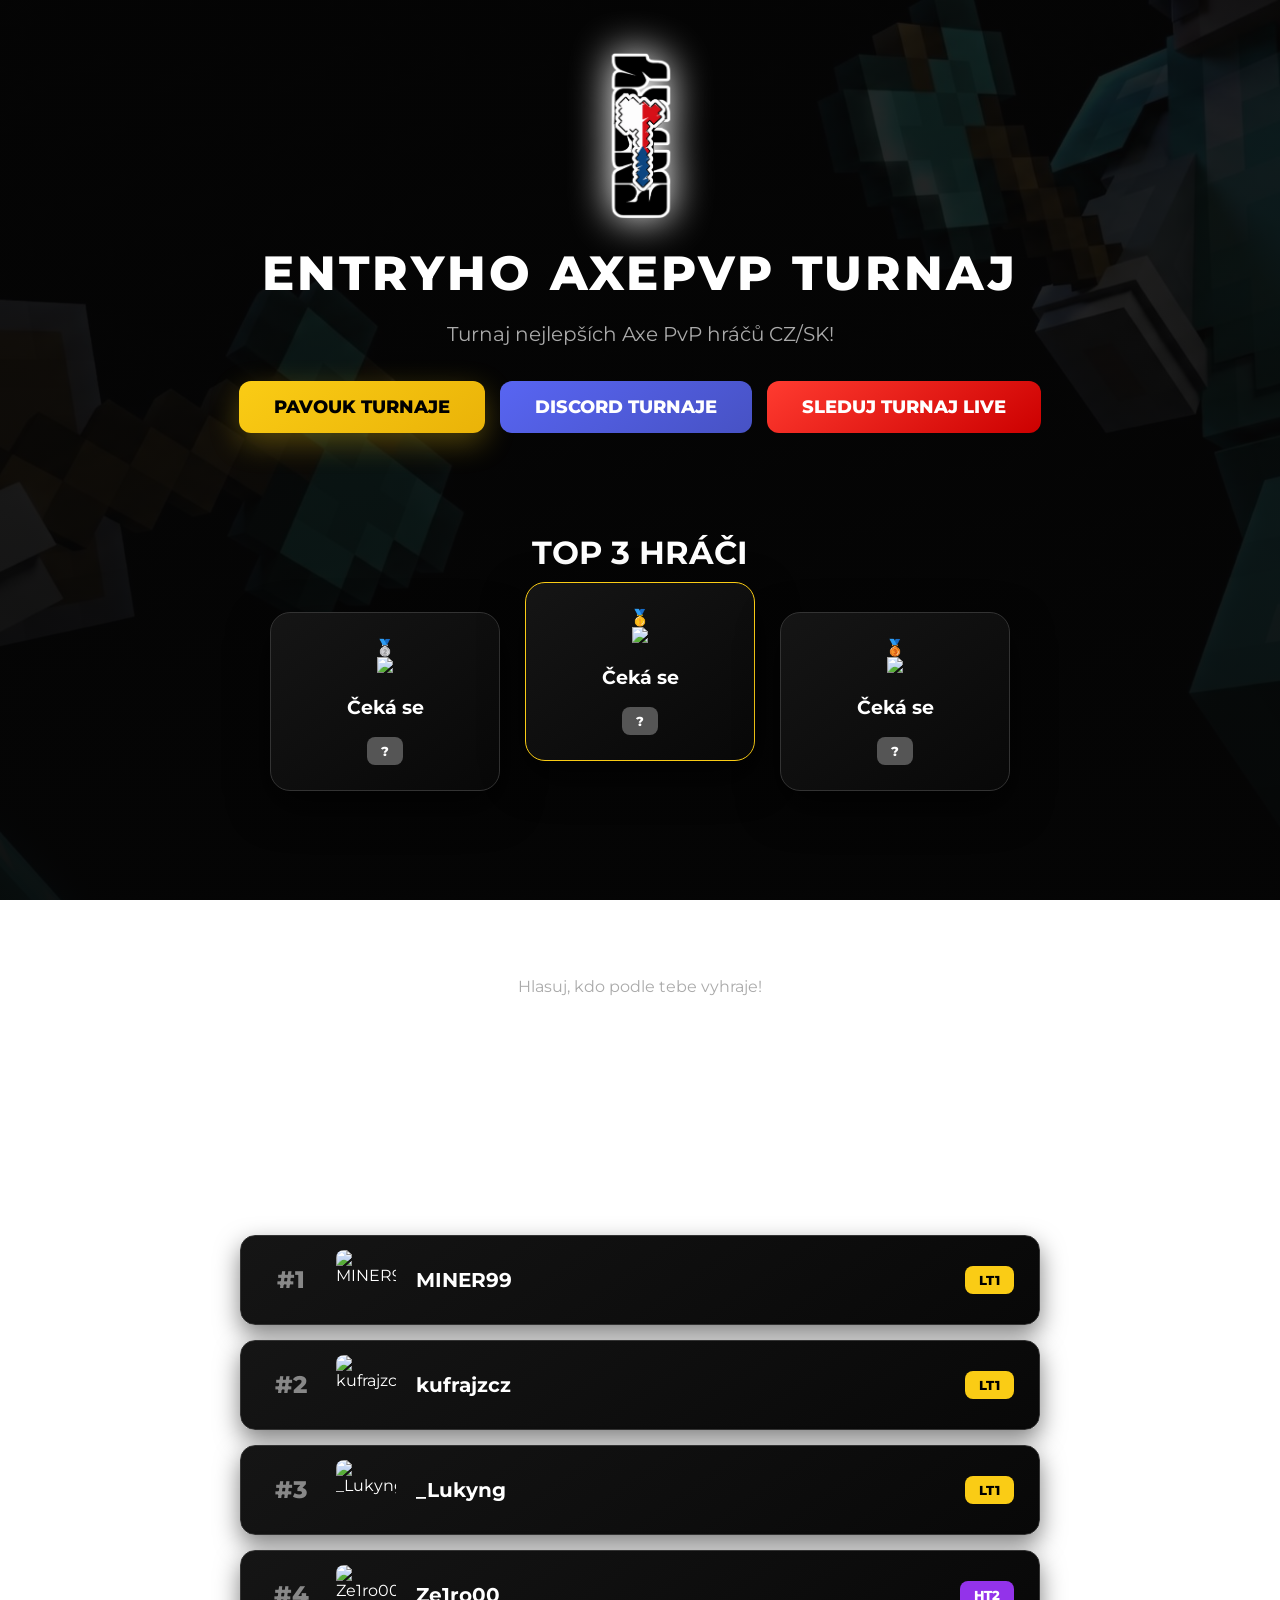
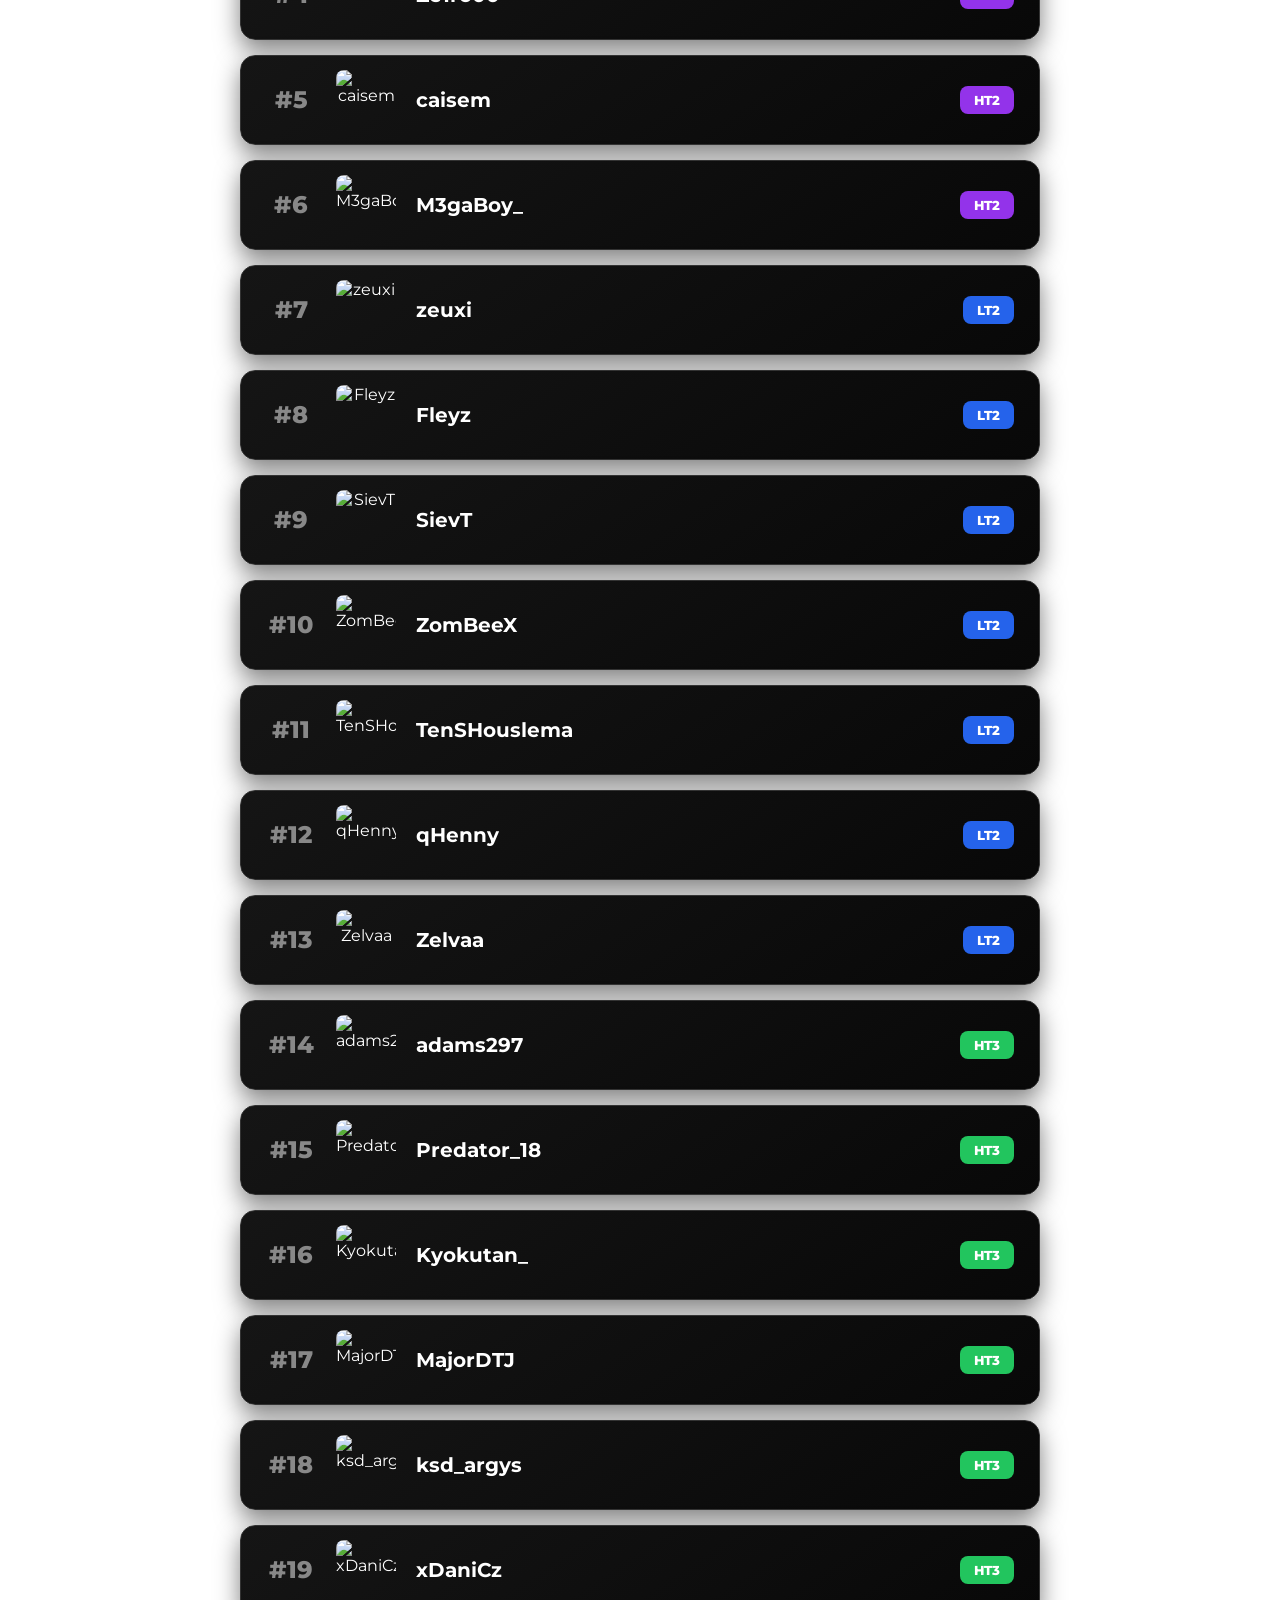
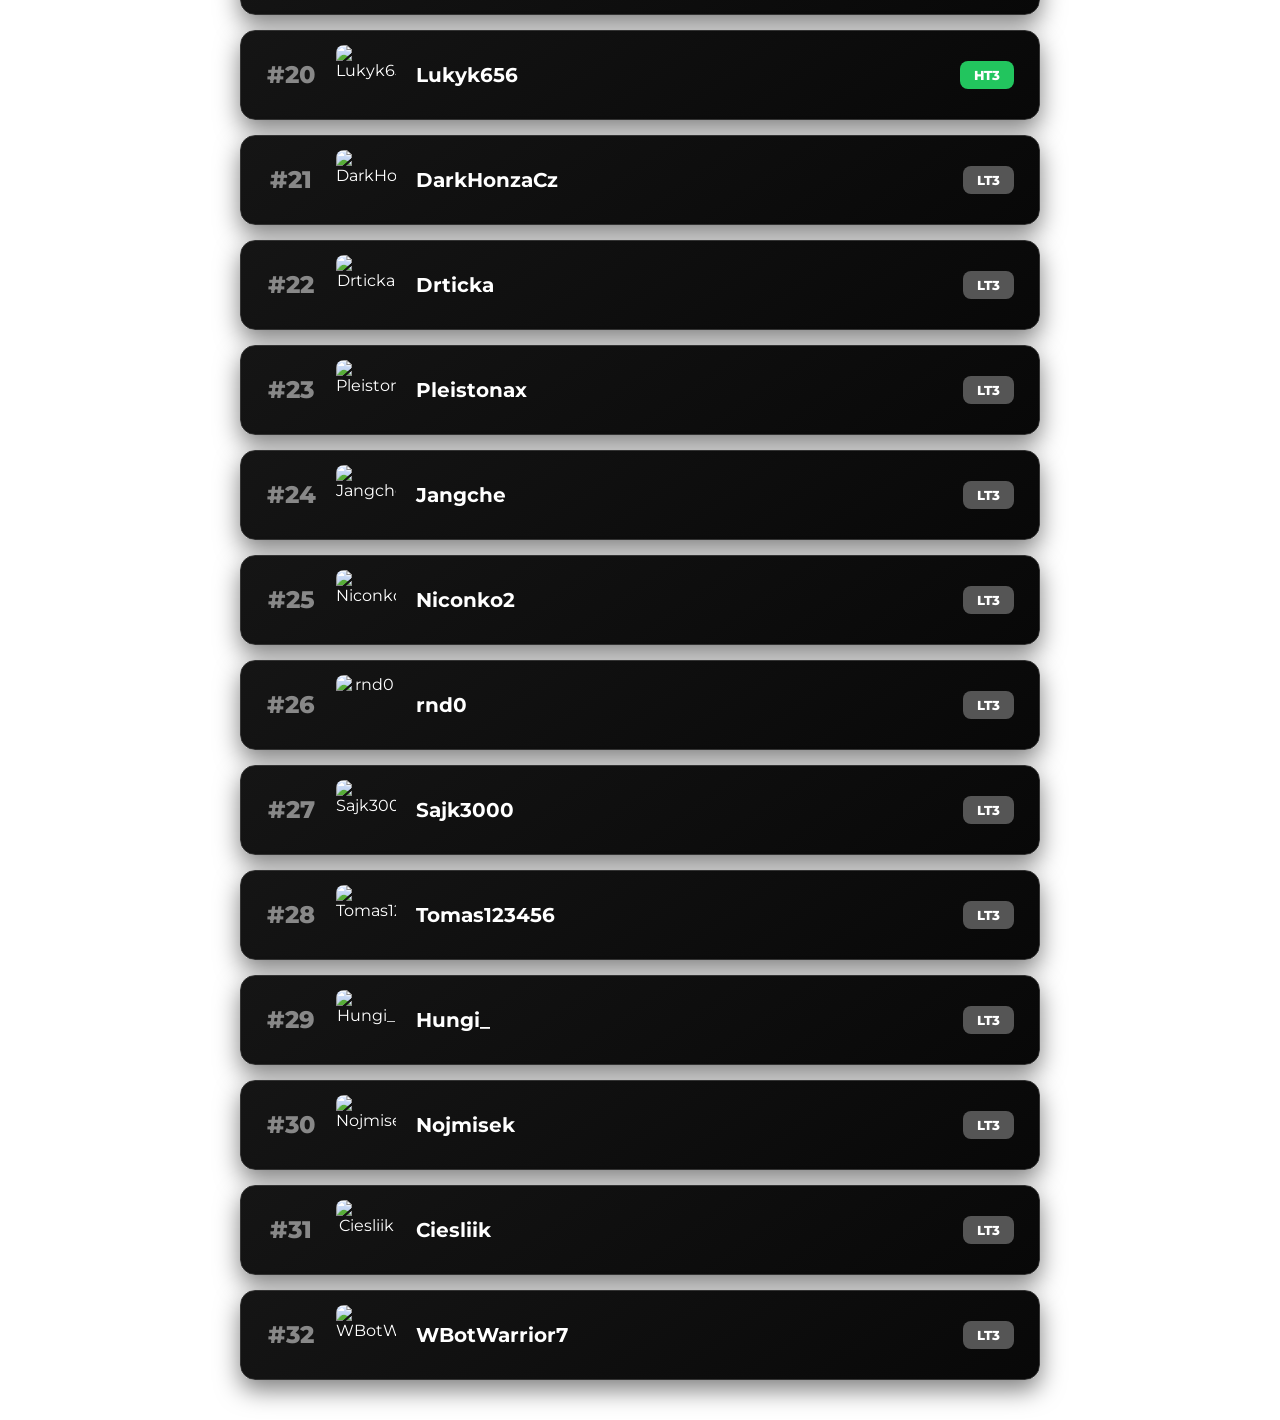
==== index.html @ 1b41b987 "Update heading from 'COMMUNITY PREDICTIONS' to 'NADCHÁZEJÍCÍ ZÁPASY'" ====
<!doctype html>
<html lang="cs">

<head>

<meta charset="utf-8">
<meta name="viewport" content="width=device-width, initial-scale=1">

<title>ENTRYHO AXEPVP TURNAJ</title>

<link rel="icon" type="image/png" href="./img/logo.png">

<link rel="stylesheet" href="./css/style.css">

</head>


<body>


<header class="hero">


    <img src="./img/logo.png" class="logo" alt="Logo">


    <h1>
        ENTRYHO AXEPVP TURNAJ
    </h1>


    <p>
        Turnaj nejlepších Axe PvP hráčů CZ/SK!
    </p>



    <div class="buttons">


        <a href="./bracket.html" class="main-button">
            PAVOUK TURNAJE
        </a>


        <a href="https://discord.gg/EdBNbz69KV"
           class="discord-button"
           target="_blank">

            DISCORD TURNAJE

        </a>



        <a href="https://www.youtube.com/@Entry14"
           class="youtube-button"
           target="_blank">

            SLEDUJ TURNAJ LIVE

        </a>


    </div>


</header>





<section class="top-section">


<h2>
TOP 3 HRÁČI
</h2>



<div class="leaderboard-top">



<div class="top-place second">


<div class="place">
🥈
</div>


<img src="https://mc-heads.net/body/xlmk">


<h3>
Čeká se
</h3>


<span class="rank LT3">
?
</span>


</div>





<div class="top-place first">


<div class="place">
🥇
</div>


<img src="https://mc-heads.net/body/xlmk">


<h3>
Čeká se
</h3>


<span class="rank LT3">
?
</span>


</div>





<div class="top-place third">


<div class="place">
🥉
</div>


<img src="https://mc-heads.net/body/xlmk">


<h3>
Čeká se
</h3>


<span class="rank LT3">
?
</span>


</div>



</div>


</section>









<!-- =======================================
            AXE PREDICTIONS
======================================== -->


<section class="predictions-section">


<h2>
 NADCHÁZEJÍCÍ ZÁPASY
</h2>


<p class="prediction-info">

Hlasuj, kdo podle tebe vyhraje!

</p>



<div id="predictions"></div>



</section>









<!-- =======================================
            PLAYERS
======================================== -->


<section class="players-section">


<h2>
VŠICHNI HRÁČI
</h2>



<div id="players"></div>



</section>









<!-- =======================================
            PLAYER PROFILE POPUP
======================================== -->



<div id="playerModal" class="player-modal">



<div class="player-modal-content">



<button id="closeModal" class="close-modal">

✕

</button>





<img
id="modalSkin"
class="modal-skin"
src=""
alt="Skin">





<h2 id="modalName">

Hráč

</h2>





<span id="modalRank" class="rank">

LT1

</span>







<div class="modal-section">


<h3>
O hráči
</h3>


<p id="modalDescription">

Popis hráče...

</p>


</div>







<div class="modal-section">


<h3>
Nadcházející zápasy
</h3>


<ul id="modalMatches"></ul>


</div>








<div class="modal-section">


<h3>
Sociální sítě
</h3>



<div id="modalSocials" class="social-links"></div>



</div>





</div>


</div>
















<script src="./js/players.js?v=4"></script>

<script type="module">
import { initializeApp } from "https://www.gstatic.com/firebasejs/12.17.1/firebase-app.js";
import { getFirestore } from "https://www.gstatic.com/firebasejs/12.17.1/firebase-firestore.js";
const firebaseConfig={
apiKey:"AIzaSyBvrJ3cNxikRlY9jk5_LVXTjQuCcEGv-_0",
authDomain:"entry-axe-turnaj-425df.firebaseapp.com",
projectId:"entry-axe-turnaj-425df",
storageBucket:"entry-axe-turnaj-425df.firebasestorage.app",
messagingSenderId:"345574568549",
appId:"1:345574568549:web:81b4ef63b60196bdfe4c8c"
};
window.db=getFirestore(initializeApp(firebaseConfig));
</script>

<script type="module" src="./js/predictions.js?v=2"></script>

</body>

</html>
---- css/style.css ----
@import url('https://fonts.googleapis.com/css2?family=Montserrat:wght@400;600;800&display=swap');


* {
    box-sizing:border-box;
}


body {

    margin:0;

    background:
    linear-gradient(
        rgba(5,5,5,.85),
        rgba(5,5,5,.95)
    ),
    url("../img/axe-background.png");

    background-size:cover;
    background-position:center;
    background-attachment:fixed;

    color:white;

    font-family:'Montserrat',Arial,sans-serif;

}



/* =====================
        HEADER
===================== */


.hero {

    text-align:center;
    padding:50px 20px;

}


.logo {

    width:170px;

    filter:drop-shadow(0 0 20px white);

}



.hero h1 {

    font-size:48px;

    font-weight:800;

    letter-spacing:3px;

    margin:20px 0 10px;

}



.hero p {

    color:#aaa;

    font-size:20px;

}



/* =====================
        BUTTONS
===================== */


.buttons {

    margin-top:35px;

    display:flex;

    justify-content:center;

    align-items:center;

    gap:15px;

    flex-wrap:wrap;

}



.main-button,
.discord-button,
.youtube-button {


    display:inline-flex;

    align-items:center;

    justify-content:center;


    padding:15px 35px;


    text-decoration:none;


    font-size:18px;

    font-weight:800;


    border-radius:12px;


    transition:.3s;


}



/* PAVOUK */

.main-button {


    background:
    linear-gradient(145deg,#facc15,#eab308);


    color:black;


    box-shadow:
    0 10px 30px rgba(250,204,21,.3);


}



.main-button:hover,
.discord-button:hover,
.youtube-button:hover {


    transform:translateY(-5px);

}



/* DISCORD */


.discord-button {

    background:
    linear-gradient(145deg,#5865F2,#4752C4);

    color:white;

}



/* YOUTUBE */


.youtube-button {


    background:
    linear-gradient(145deg,#ff3b30,#cc0000);


    color:white;


}



/* =====================
        TOP 3
===================== */


.top-section {


    text-align:center;

    margin:50px auto;


}



.top-section h2 {


    font-size:32px;

    margin-bottom:40px;


}



.leaderboard-top {


    display:flex;

    justify-content:center;

    align-items:flex-end;

    gap:25px;


    max-width:900px;

    margin:auto;


}



.top-place {


    flex:0 0 230px;


    background:
    linear-gradient(145deg,#151515,#080808);


    border:1px solid #333;


    border-radius:20px;


    padding:25px;


    box-shadow:
    0 15px 40px rgba(0,0,0,.7);


    transition:.3s;


}



.top-place:hover {


    transform:translateY(-10px);

    border-color:white;


}



.top-place img {


    height:150px;


}



.first {


    order:2;

    transform:translateY(-30px);

    border-color:#facc15;


}



.first img {


    height:200px;


}



.second {


    order:1;


}



.third {


    order:3;


}





/* =====================
        PLAYERS
===================== */


.players-section {


    text-align:center;

    padding:40px 20px;


}



#players {


    width:100%;

    max-width:800px;


    margin:auto;


    display:flex;

    flex-direction:column;


    gap:15px;


}



.player-card {


    width:100%;


    height:90px;


    display:flex;


    align-items:center;


    gap:20px;


    background:
    linear-gradient(145deg,#151515,#080808);


    border:1px solid #333;


    border-radius:15px;


    padding:15px 25px;


    box-shadow:
    0 10px 25px rgba(0,0,0,.5);


    transition:.3s;


    cursor:pointer;

    position:relative;

    z-index:20;

}



.player-card:hover {


    transform:translateY(-5px);


    border-color:white;


}



.player-card * {


    pointer-events:none;


}



.player-number {


    width:50px;


    font-size:24px;

    font-weight:800;


    color:#888;


}



.player-card img {


    width:60px;

    height:60px;


    border-radius:8px;


}



.player-card h3 {


    flex:1;


    margin:0;


    font-size:20px;


    text-align:left;


}




/* =====================
        RANKY
===================== */


.rank {


    display:inline-block;


    padding:6px 14px;


    border-radius:8px;


    font-size:13px;


    font-weight:800;


}



.LT1 {


    background:#facc15;

    color:black;


}



.HT2 {


    background:#9333ea;

    color:white;


}



.LT2 {


    background:#2563eb;

    color:white;


}



.HT3 {


    background:#22c55e;

    color:white;


}



.LT3 {


    background:#555;

    color:white;


}
/* =====================
        BRACKET
===================== */


.bracket-section {

    text-align:center;

    padding:40px 20px;

}



.bracket-section h2 {

    font-size:32px;

    margin-bottom:40px;

}



.bracket-container {

    display:flex;

    justify-content:center;

    align-items:flex-start;

    gap:40px;

    padding:40px 20px;

    overflow-x:auto;

}



.stage {

    width:220px;

}



.stage h3 {

    text-align:center;

    color:#aaa;

    font-size:13px;

    letter-spacing:2px;

    margin-bottom:30px;

}



.match {

    background:
    linear-gradient(145deg,#151515,#080808);


    border:1px solid #333;


    border-left:3px solid #facc15;


    border-radius:15px;


    height:70px;


    margin-bottom:40px;


    display:flex;


    flex-direction:column;


    justify-content:center;


    padding:0 15px;


    position:relative;


    box-shadow:

    0 10px 25px rgba(0,0,0,.5);


}



.match span {

    font-size:13px;

    padding:5px 0;


}



.match span:first-child {

    border-bottom:1px solid #333;


}



.match b {

    color:#facc15;


}



/* propojení bracketu */


.stage:not(:last-child) .match:after {


    content:"";


    position:absolute;


    right:-40px;


    top:50%;


    width:40px;


    border-top:2px dotted #facc15;


}





.champion {


    margin-top:80px;


    background:#facc15;


    color:black;


    text-align:center;


    padding:25px;


    font-weight:800;


    border-radius:15px;


    border:2px solid white;


}






/* ==========================
      COMMUNITY PREDICTIONS
========================== */


.predictions-section {


    width:100%;


    text-align:center;


    padding:50px 20px;


    margin:50px auto;


}



.predictions-section h2 {


    font-size:32px;


    margin-bottom:20px;


}



.prediction-info {


    color:#aaa;

    margin-bottom:30px;


}




#predictions {


    width:100%;


    max-width:800px;


    margin:auto;


    display:flex;


    flex-direction:column;


    gap:20px;


}




.prediction-card {


    width:100%;


    background:
    linear-gradient(
        145deg,
        rgba(21,21,21,.95),
        rgba(8,8,8,.95)
    );


    border:1px solid #333;


    border-radius:20px;


    padding:25px;


    box-shadow:

    0 15px 40px rgba(0,0,0,.7);


}



.prediction-card h3 {


    margin-top:0;

    color:white;


}



.prediction-result {


    color:#aaa;


}





/* tlačítka prediction */


.prediction-buttons {


    display:flex;


    justify-content:center;


    align-items:center;


    gap:15px;


    flex-wrap:wrap;


    margin-top:20px;


}



.prediction-buttons button {


    padding:14px 30px;


    min-width:160px;


    background:

    linear-gradient(145deg,#facc15,#eab308);


    color:black;


    border:none;


    border-radius:12px;


    font-size:16px;


    font-weight:800;


    cursor:pointer;


    transition:.3s;


}



.prediction-buttons button:hover {


    transform:translateY(-4px);


    box-shadow:

    0 10px 25px rgba(250,204,21,.4);


}
/* ==========================
        PLAYER PROFILE MODAL
========================== */


.player-modal {


    position:fixed;


    inset:0;


    display:flex;


    justify-content:center;


    align-items:center;


    background:rgba(0,0,0,.75);


    backdrop-filter:blur(8px);


    opacity:0;


    visibility:hidden;


    transition:.25s;


    z-index:99999;


}



.player-modal.show {


    opacity:1;


    visibility:visible;


}




.player-modal-content {


    width:95%;


    max-width:650px;


    max-height:90vh;


    overflow-y:auto;


    background:

    linear-gradient(145deg,#181818,#090909);


    border:1px solid #333;


    border-radius:20px;


    padding:35px;


    text-align:center;


    box-shadow:

    0 25px 60px rgba(0,0,0,.8);


    transform:scale(.9);


    transition:.25s;


}



.player-modal.show .player-modal-content {


    transform:scale(1);


}





.close-modal {


    float:right;


    width:42px;


    height:42px;


    border:none;


    border-radius:10px;


    cursor:pointer;


    font-size:22px;


    background:#222;


    color:white;


    transition:.25s;


}



.close-modal:hover {


    background:#ff3b30;


}





.modal-skin {


    width:180px;


    image-rendering:pixelated;


    margin:10px auto 20px;


    filter:

    drop-shadow(0 0 18px rgba(255,255,255,.2));


}





#modalName {


    font-size:34px;


    margin-bottom:10px;


}



#modalRank {


    margin-bottom:25px;


}




.modal-section {


    margin-top:30px;


    background:#121212;


    border:1px solid #2d2d2d;


    border-radius:15px;


    padding:20px;


    text-align:left;


}



.modal-section h3 {


    margin-top:0;


    font-size:22px;


}



.modal-section p {


    color:#ccc;


    line-height:1.7;


}




#modalMatches {


    margin:0;

    padding-left:20px;


}



#modalMatches li {


    margin:10px 0;


}





.social-links {


    display:grid;


    grid-template-columns:repeat(auto-fit,minmax(150px,1fr));


    gap:12px;


}



.social-links a {


    background:#1d1d1d;


    color:white;


    text-decoration:none;


    padding:12px;


    border-radius:10px;


    text-align:center;


    font-weight:700;


    transition:.25s;


}



.social-links a:hover {


    background:#facc15;


    color:black;


}






/* ==========================
        BACKGROUND LAYER FIX
========================== */


.hero,
.top-section,
.players-section,
.predictions-section,
.bracket-section {


    position:relative;


}




.player-card,
.top-place,
.prediction-card,
.match {


    backdrop-filter:blur(5px);


}







/* =====================
        MOBILE
===================== */


@media(max-width:700px){



.hero h1 {


    font-size:32px;


}




.buttons {


    flex-direction:column;


}



.main-button,
.discord-button,
.youtube-button {


    width:260px;


}




.leaderboard-top {


    flex-direction:column;


    align-items:center;


}



.first {


    transform:none;


}



.top-place {


    width:90%;


}



.player-card {


    height:75px;


    padding:10px;


}



.player-card img {


    width:50px;


    height:50px;


}



.player-number {


    width:35px;


    font-size:18px;


}




.bracket-container {


    justify-content:flex-start;


    padding:30px 10px;


}



.stage {


    min-width:220px;


}



.player-modal-content {


    padding:20px;


}



.modal-skin {


    width:130px;


}



#modalName {


    font-size:28px;


}



.social-links {


    grid-template-columns:1fr;


}



}

.prediction-footer{display:flex;justify-content:space-between;align-items:center;margin:12px 0}.watch-live{background:#e53935;color:#fff;padding:8px 14px;border-radius:8px;text-decoration:none}
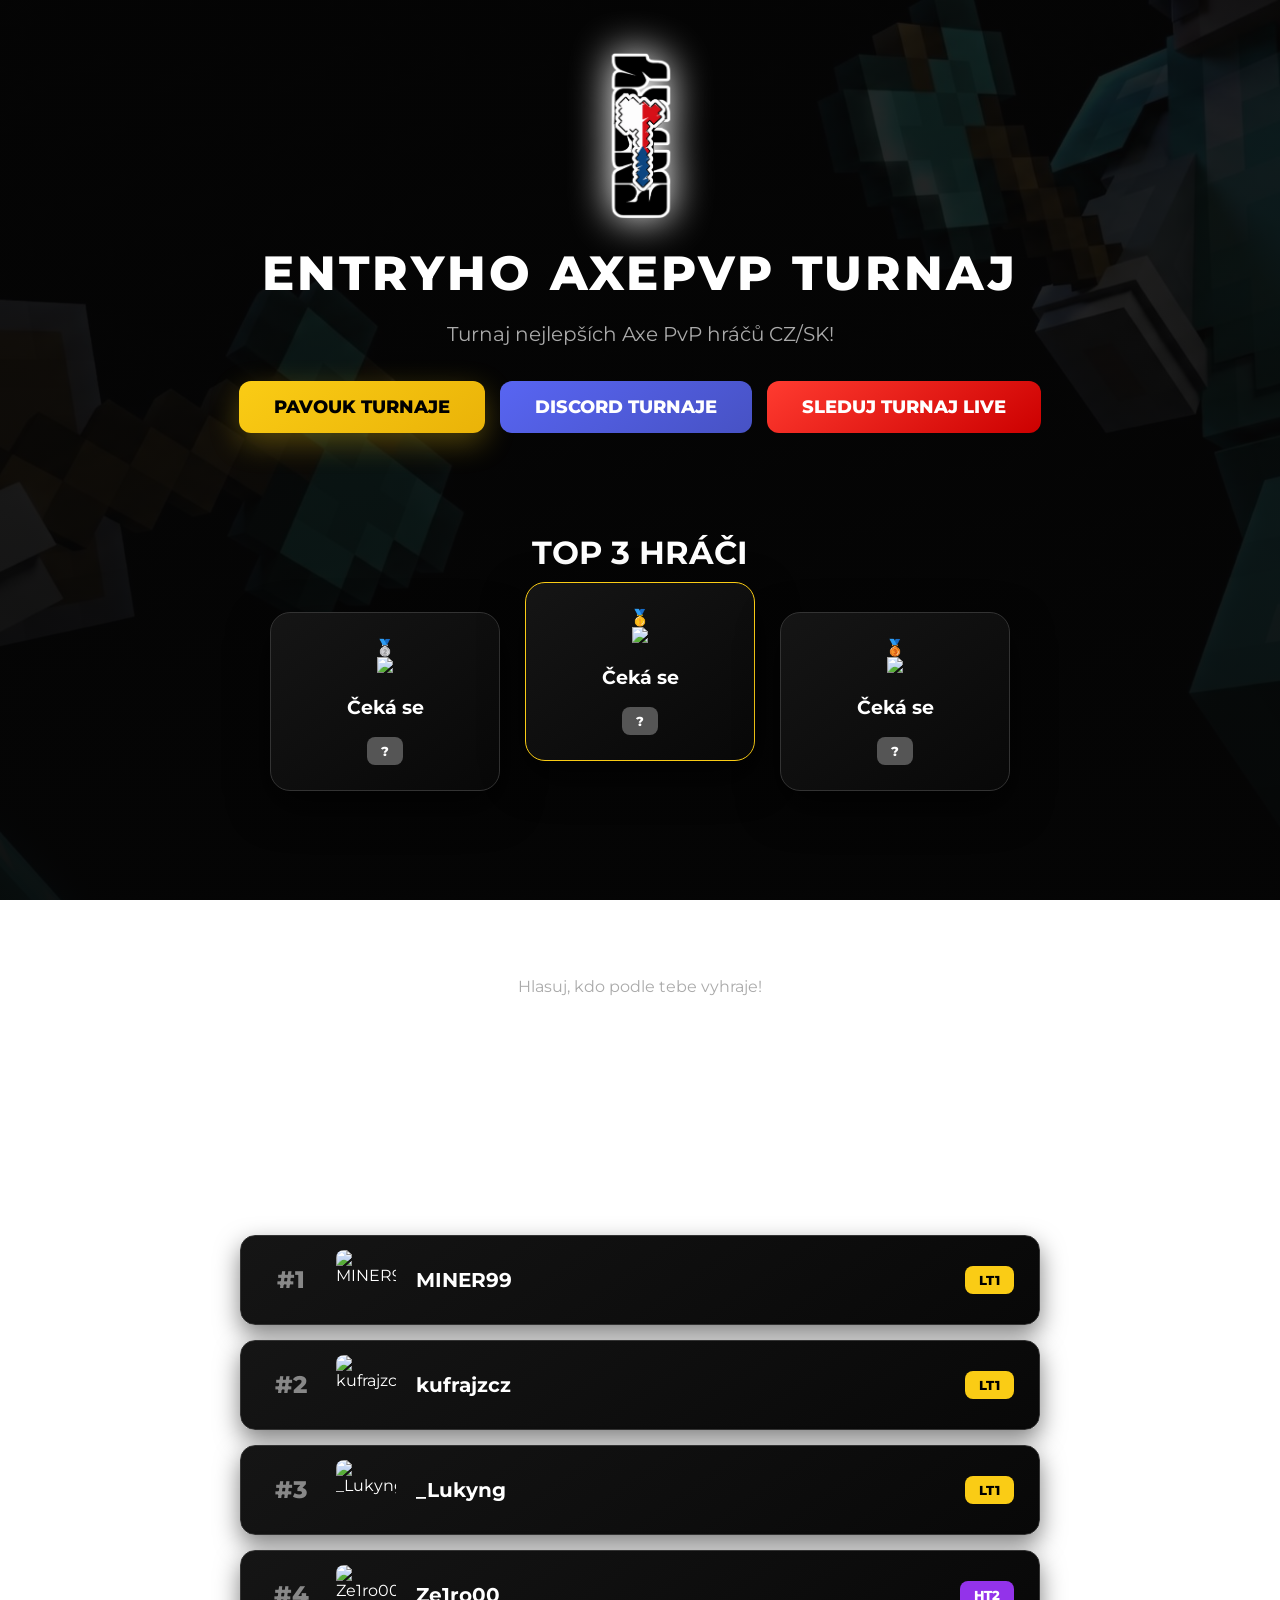
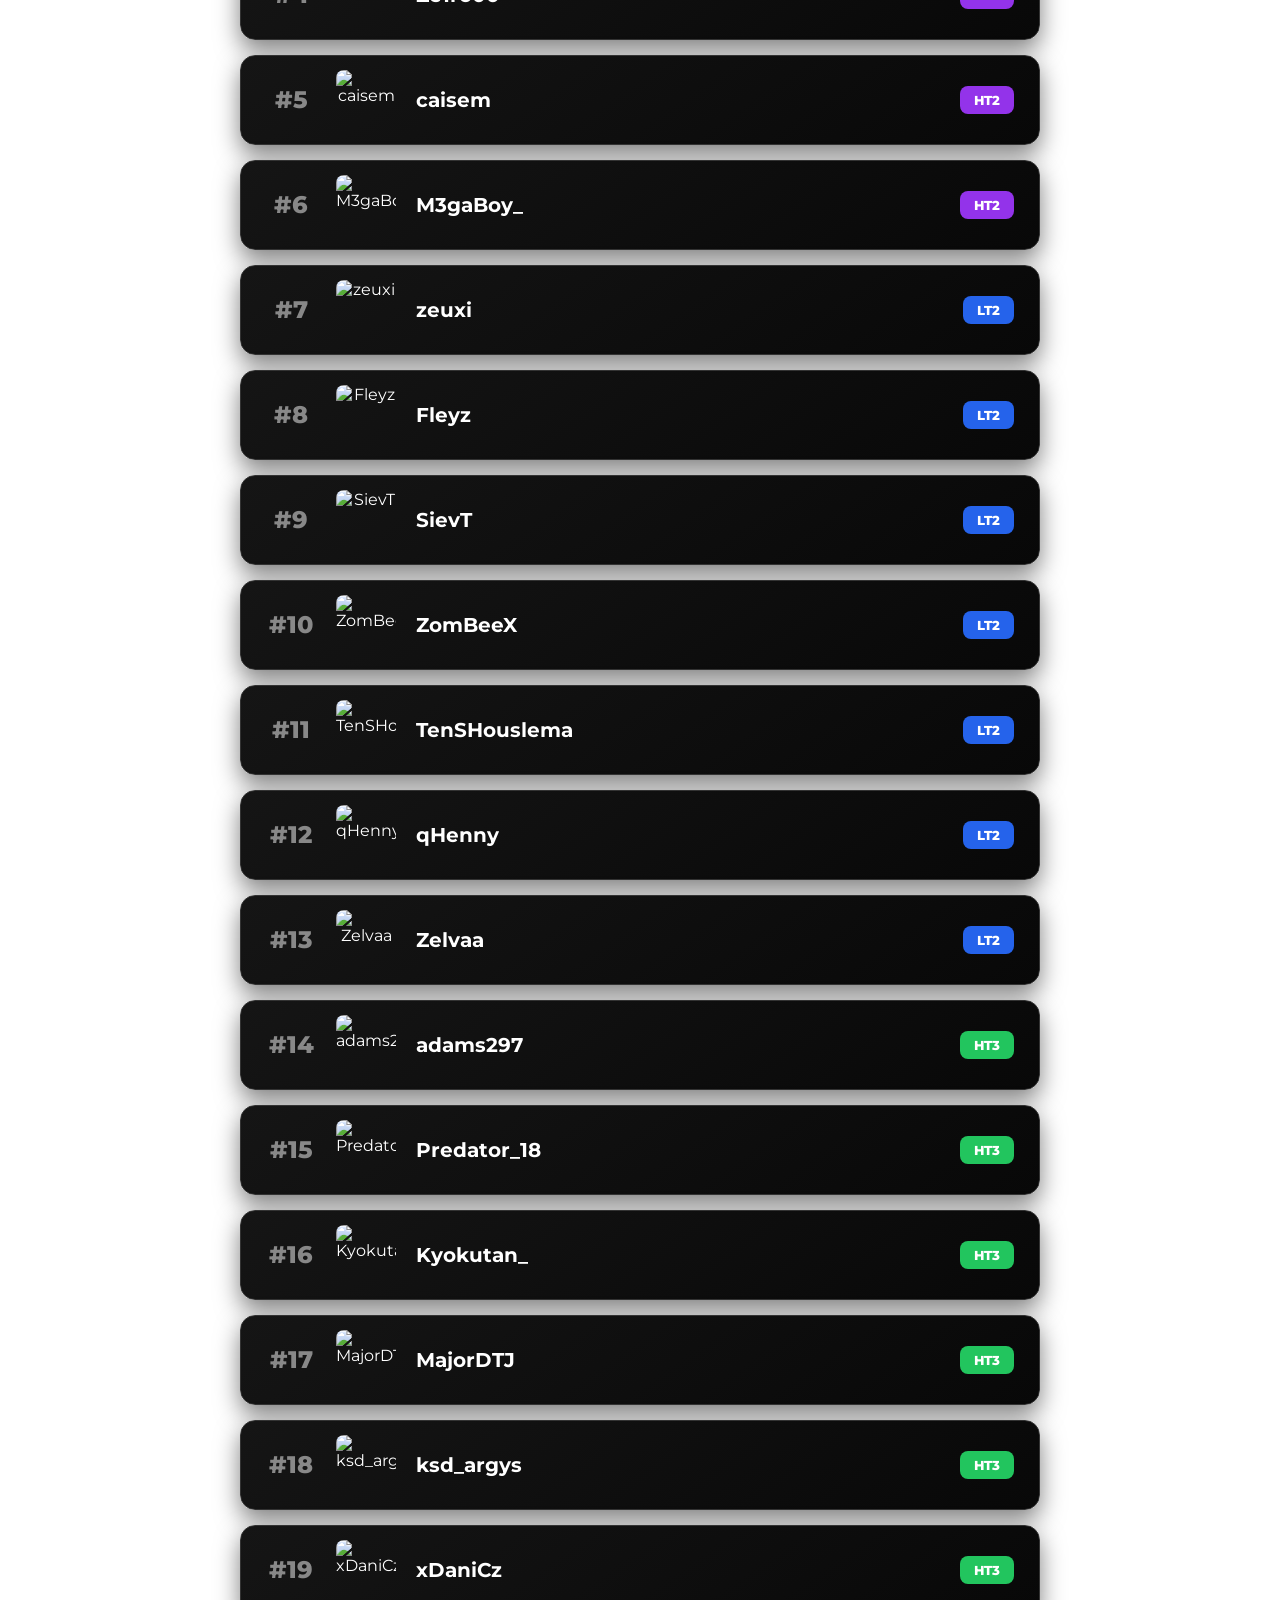
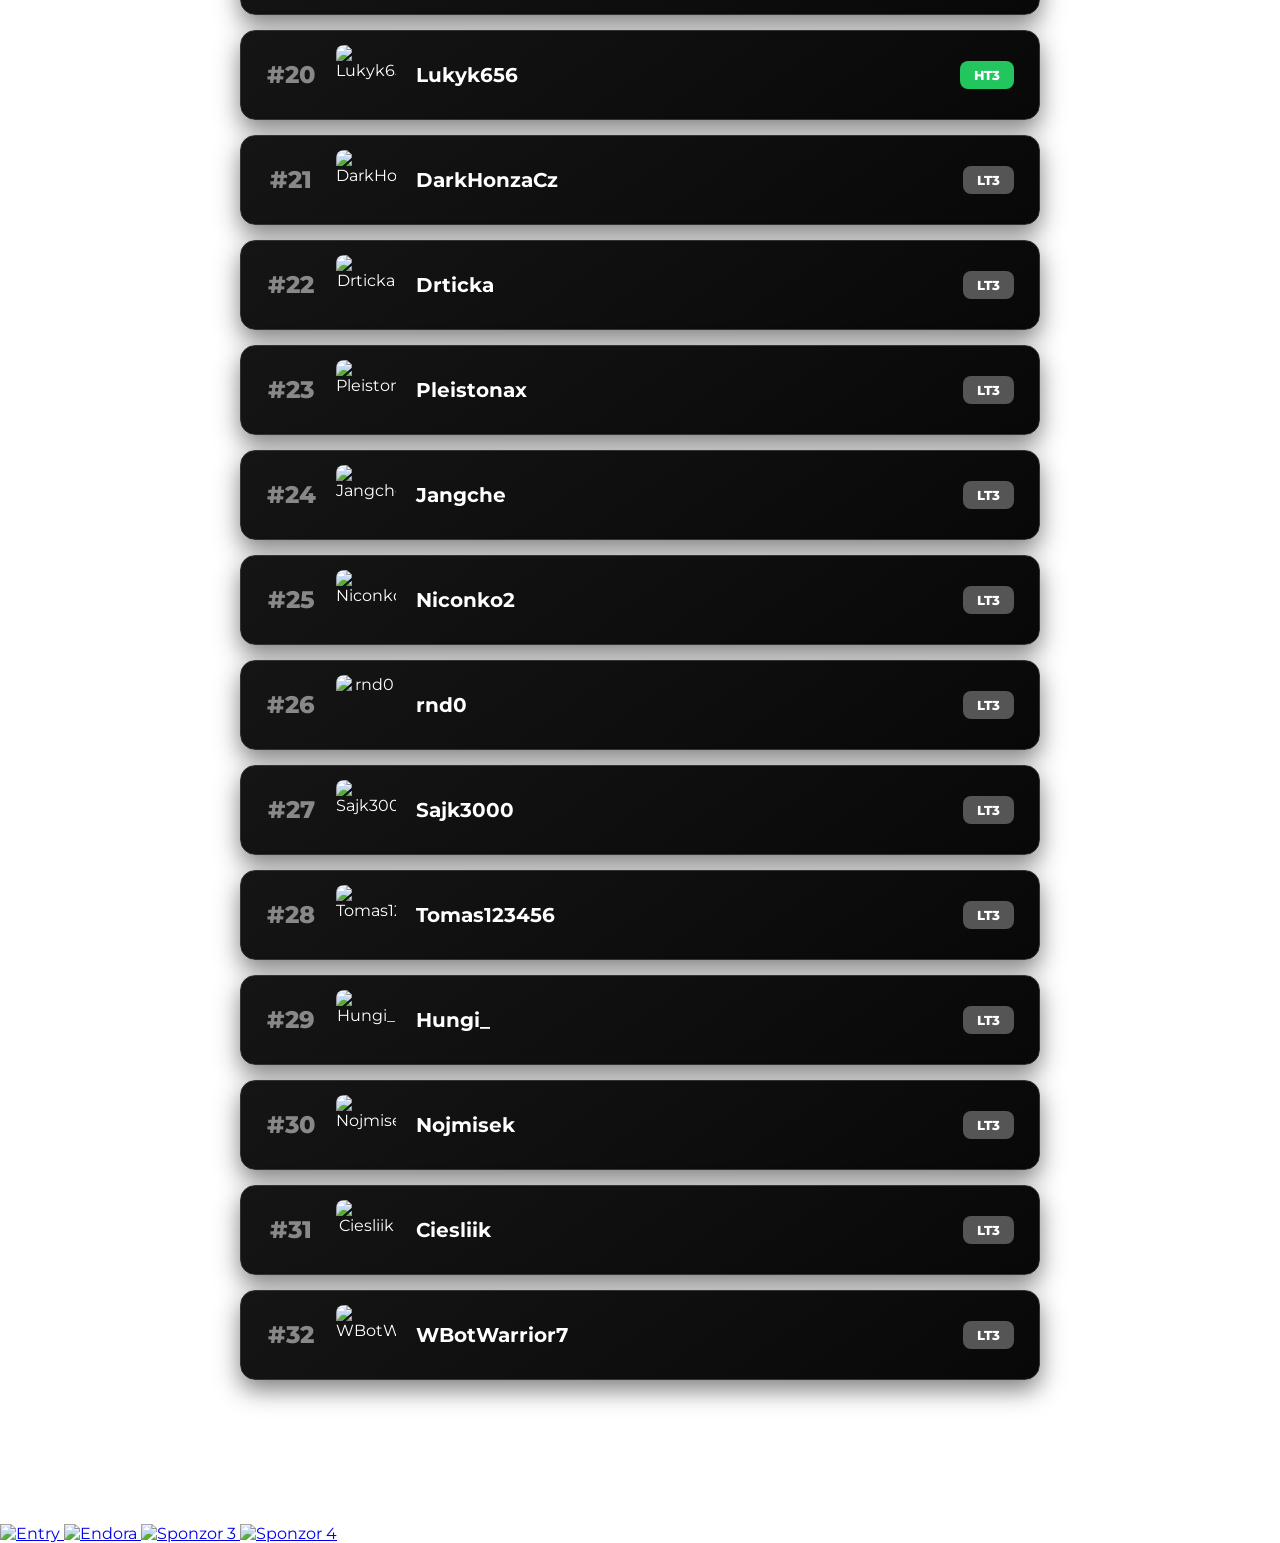
==== commit 1e824d8a: "Add sponsors section to index.html Added a sponsors section with images and links." ====
--- a/index.html
+++ b/index.html
@@ -394,7 +394,35 @@
 </script>
 
 <script type="module" src="./js/predictions.js?v=2"></script>
-
+<section class="sponsors">
+
+    <h2>SPONZOŘI</h2>
+
+    <p class="sponsors-subtitle">
+        Děkujeme partnerům za podporu turnaje.
+    </p>
+
+    <div class="sponsors-grid">
+
+        <a href="#" target="_blank">
+            <img src="./img/sponsors/entry.png" alt="Entry">
+        </a>
+
+        <a href="#" target="_blank">
+            <img src="./img/sponsors/endora.png" alt="Endora">
+        </a>
+
+        <a href="#" target="_blank">
+            <img src="./img/sponsors/logo3.png" alt="Sponzor 3">
+        </a>
+
+        <a href="#" target="_blank">
+            <img src="./img/sponsors/logo4.png" alt="Sponzor 4">
+        </a>
+
+    </div>
+
+</section>
 </body>
 
 </html>
--- a/css/style.css
+++ b/css/style.css
@@ -1578,3 +1578,26 @@
 }
 
 .prediction-footer{display:flex;justify-content:space-between;align-items:center;margin:12px 0}.watch-live{background:#e53935;color:#fff;padding:8px 14px;border-radius:8px;text-decoration:none}
+.player-btn{display:flex;align-items:center;gap:8px}
+.player-btn.right{justify-content:flex-end}
+.player-head{width:42px;height:42px;border-radius:6px}
+
+.prediction-buttons{
+    display:flex;
+    justify-content:space-between;
+    align-items:center;
+    margin:20px 0;
+}
+
+.player-side{
+    display:flex;
+    align-items:center;
+    gap:10px;
+}
+
+.player-head{
+    width:50px;
+    height:50px;
+    border-radius:8px;
+    image-rendering:pixelated;
+}
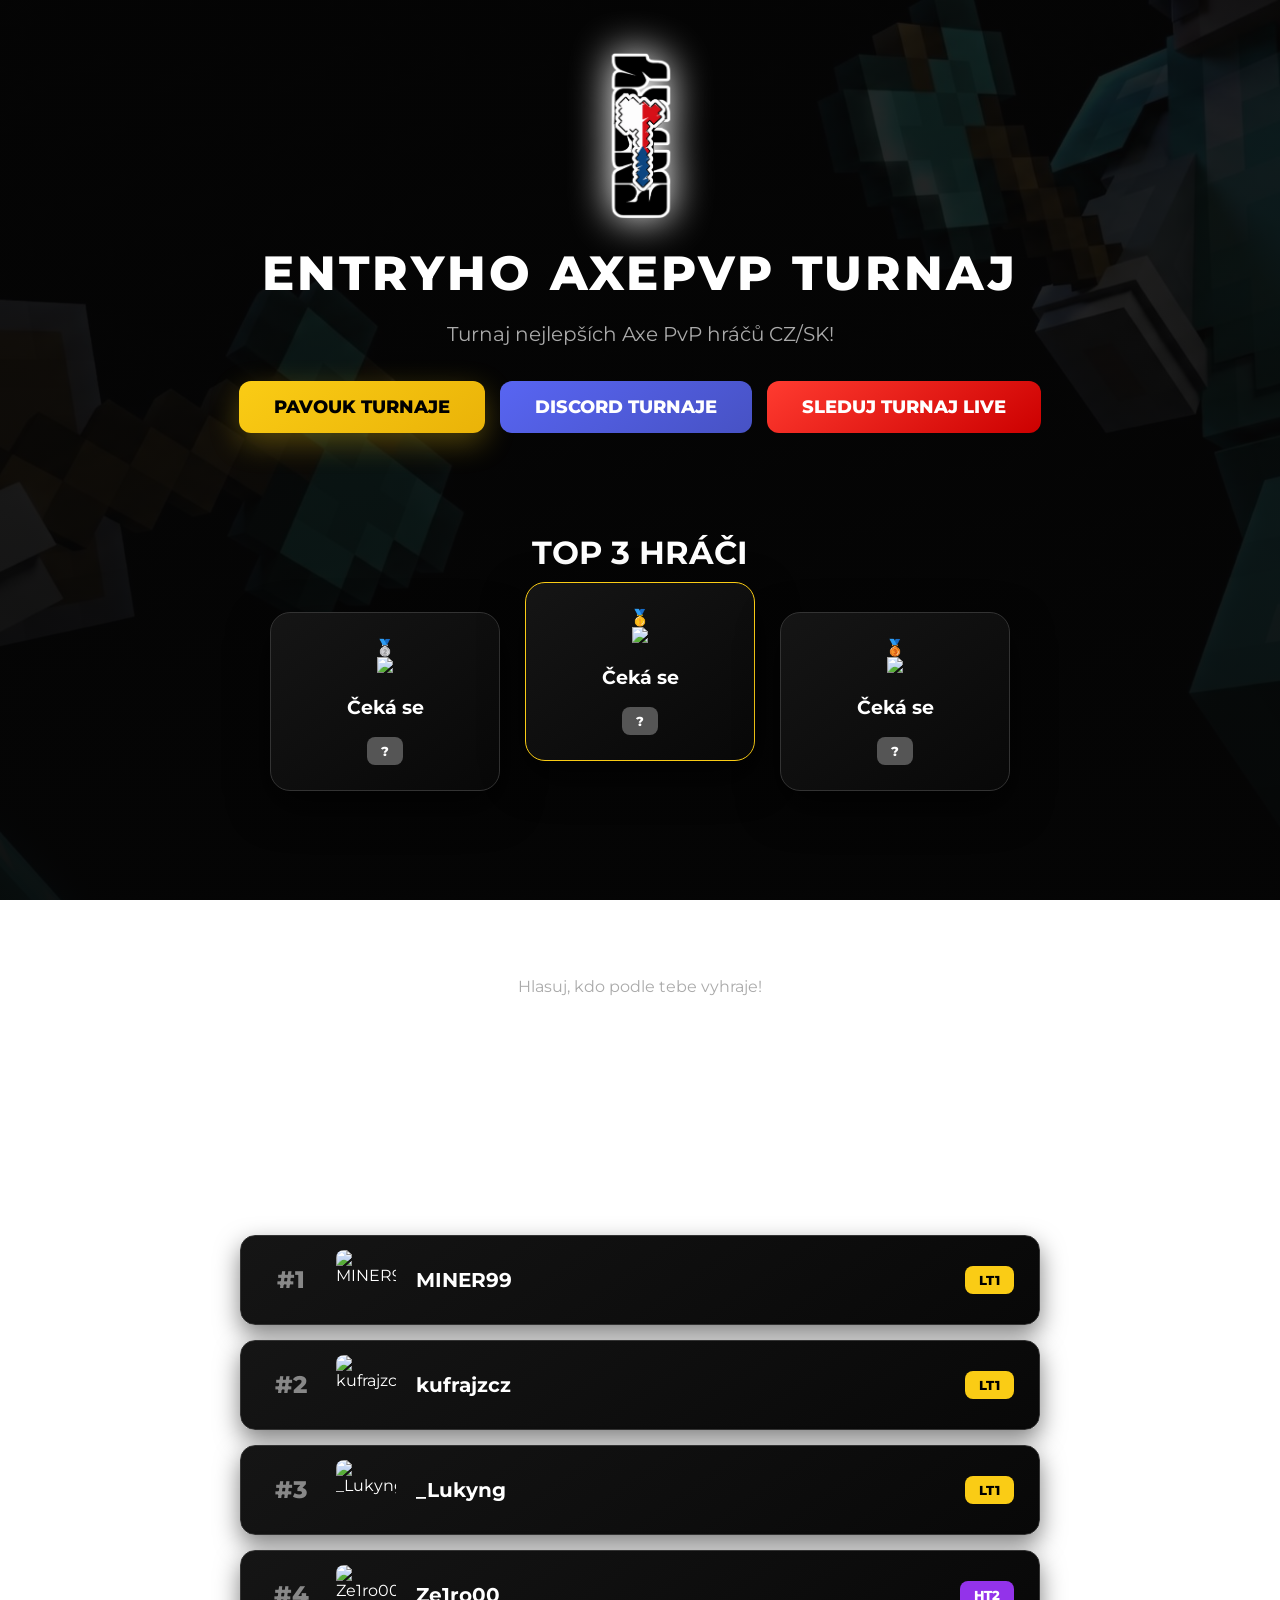
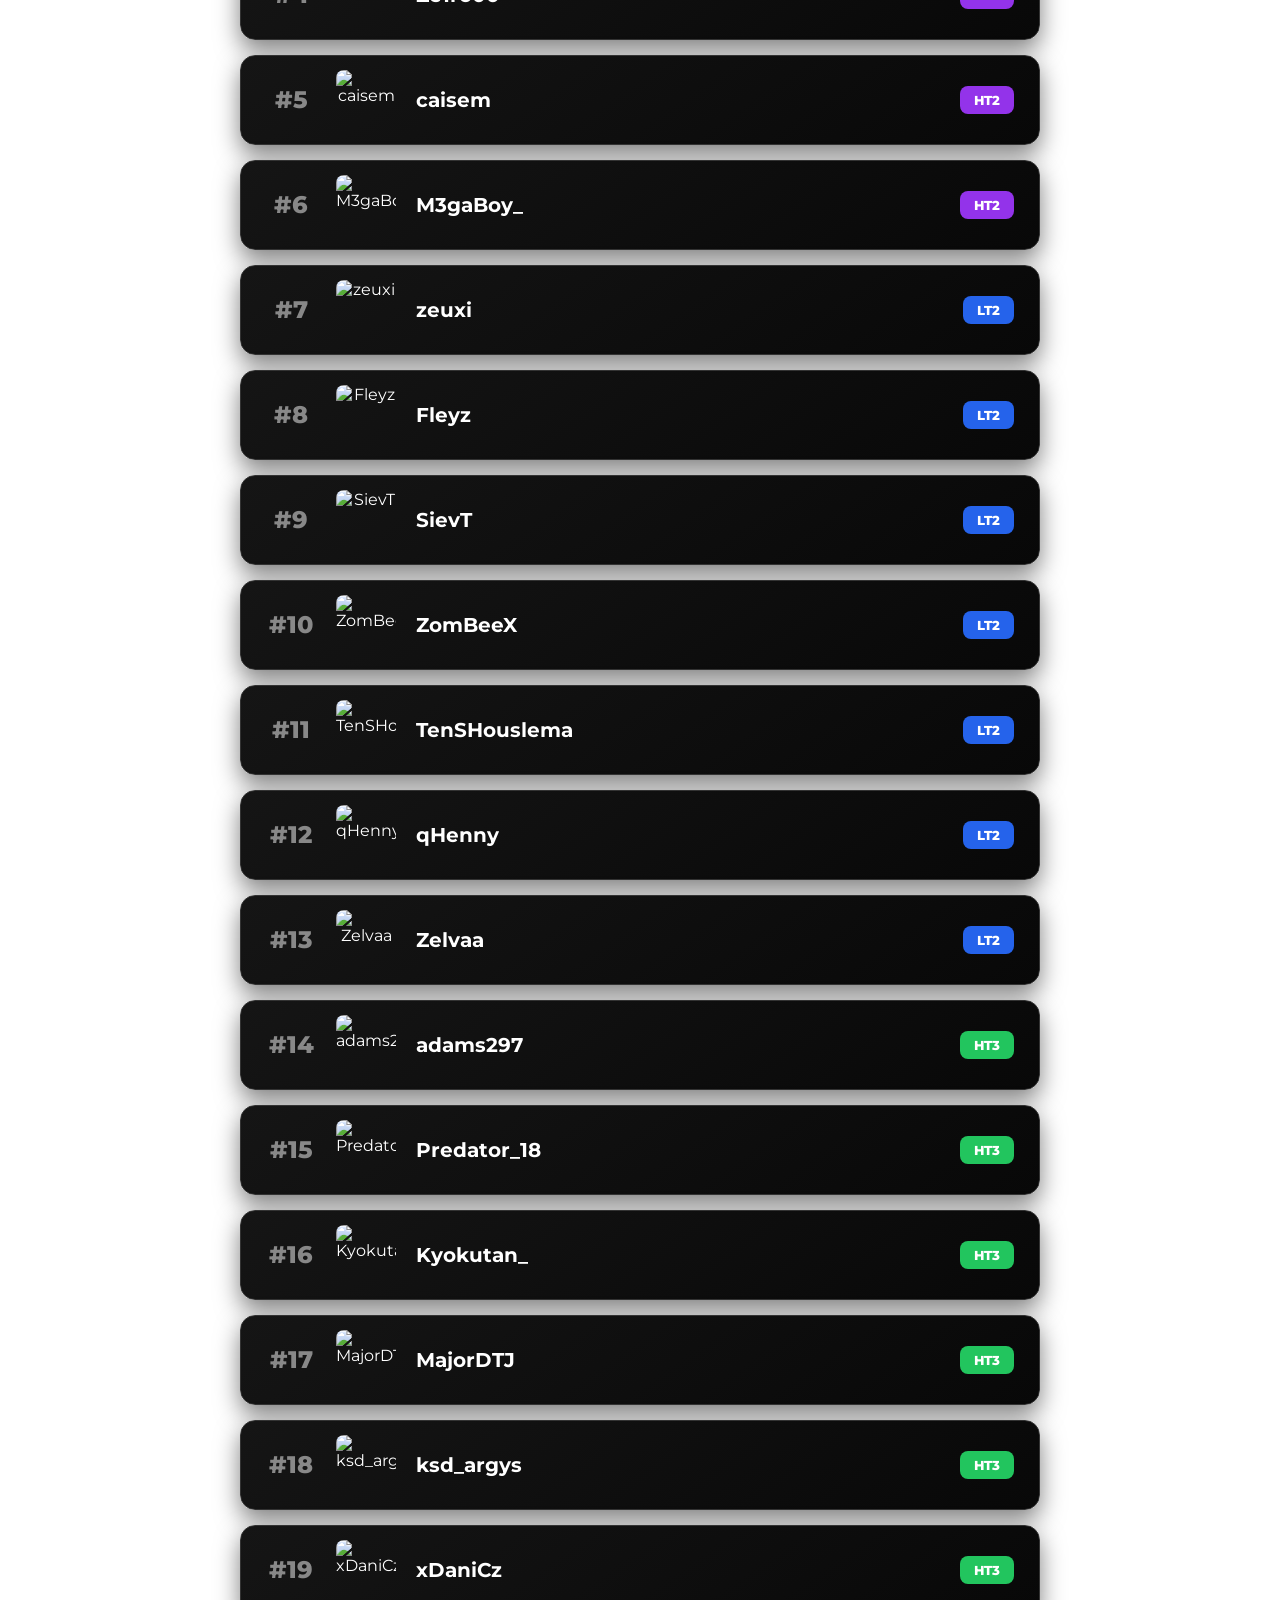
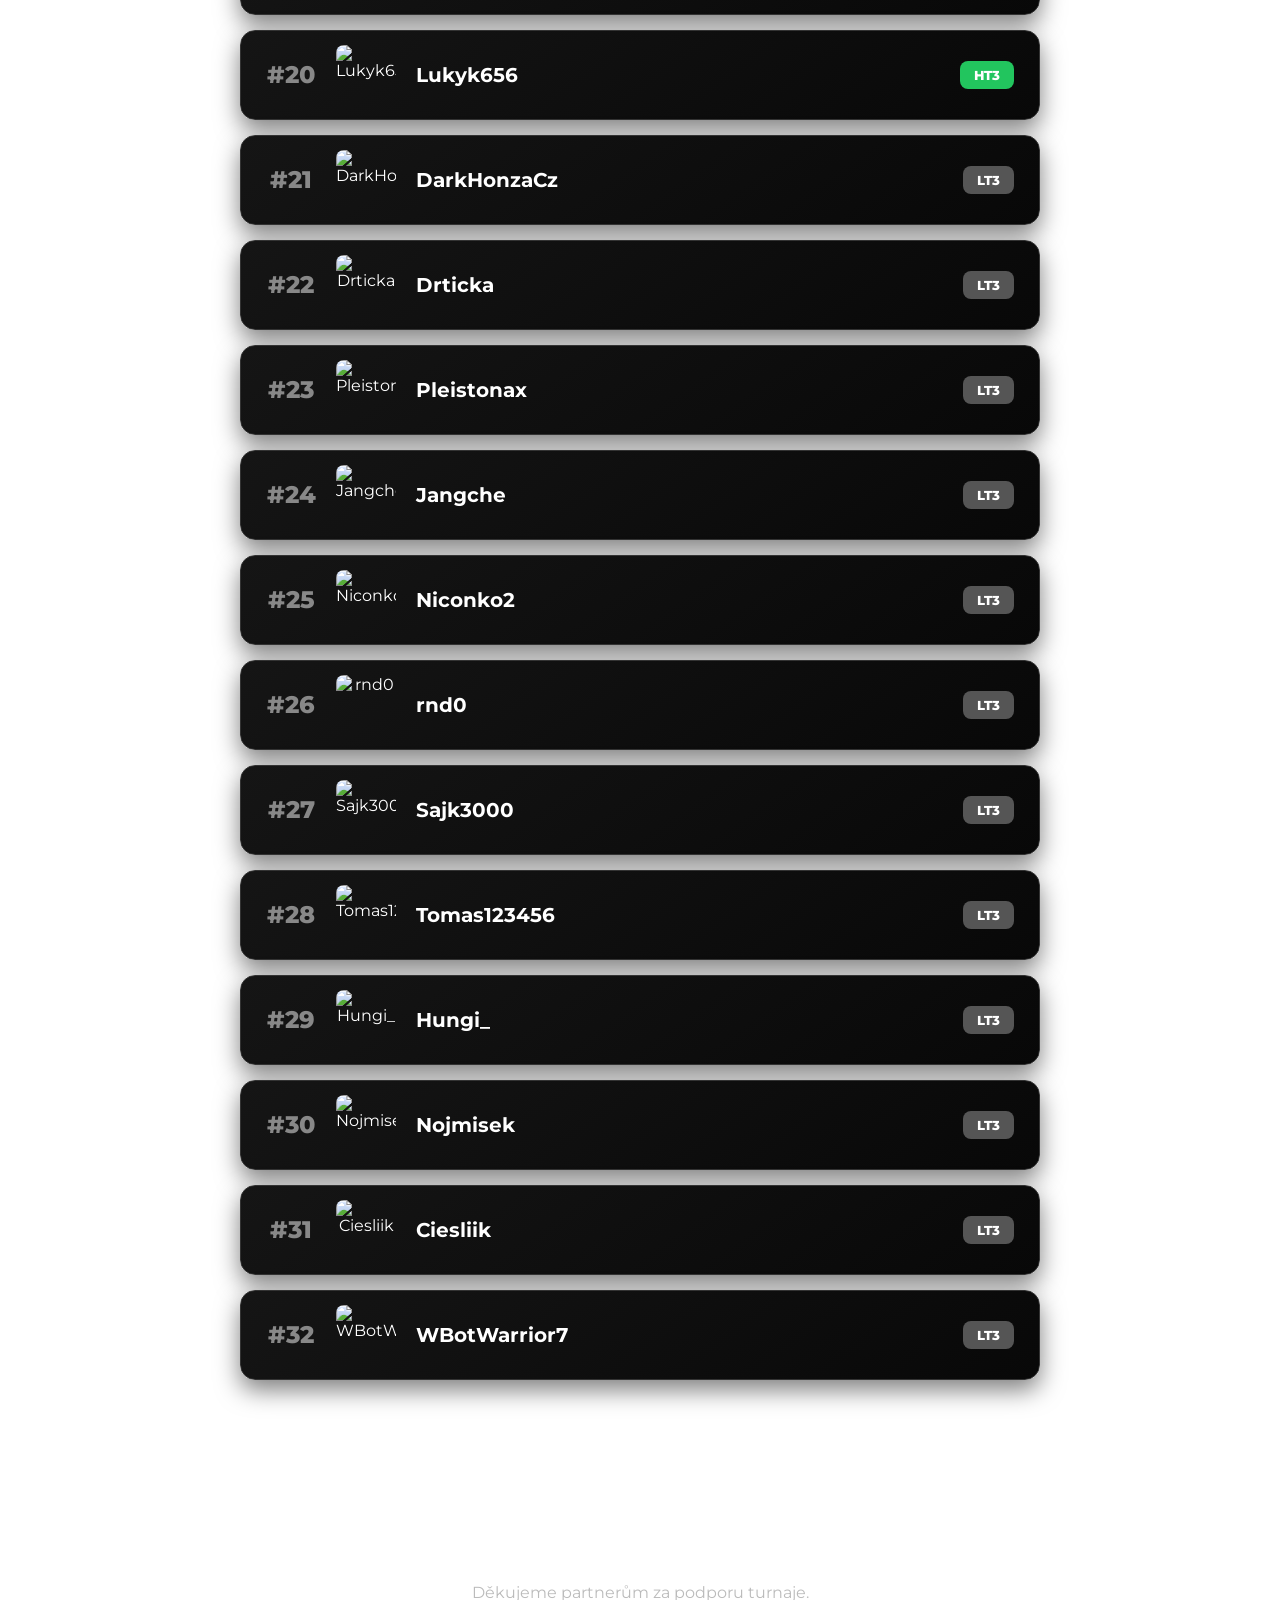
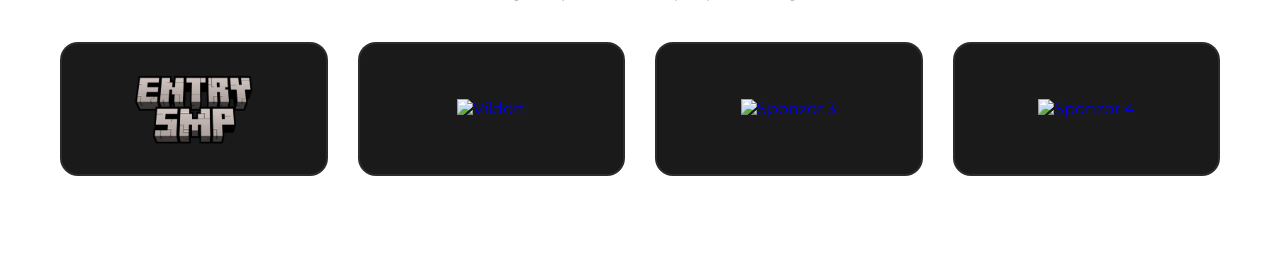
==== commit 234a50f3: "Change sponsor links to valid URLs Updated sponsor links to point to actual websites." ====
--- a/index.html
+++ b/index.html
@@ -404,12 +404,12 @@
 
     <div class="sponsors-grid">
 
-        <a href="#" target="_blank">
+        <a href="https://discord.gg/qXGDNBYQ3N" target="_blank">
             <img src="./img/sponsors/entry.png" alt="Entry">
         </a>
 
-        <a href="#" target="_blank">
-            <img src="./img/sponsors/endora.png" alt="Endora">
+        <a href="https://www.vildort.cz/" target="_blank">
+            <img src="./img/sponsors/vildort.png" alt="Vildort">
         </a>
 
         <a href="#" target="_blank">
--- a/css/style.css
+++ b/css/style.css
@@ -1601,3 +1601,48 @@
     border-radius:8px;
     image-rendering:pixelated;
 }
+.sponsors{
+    max-width:1200px;
+    margin:100px auto;
+    padding:0 20px;
+    text-align:center;
+}
+
+.sponsors h2{
+    font-size:38px;
+    margin-bottom:10px;
+}
+
+.sponsors-subtitle{
+    color:#bbb;
+    margin-bottom:40px;
+}
+
+.sponsors-grid{
+    display:grid;
+    grid-template-columns:repeat(auto-fit,minmax(180px,1fr));
+    gap:30px;
+}
+
+.sponsors-grid a{
+    background:#1a1a1a;
+    border:2px solid rgba(255,255,255,.08);
+    border-radius:18px;
+    padding:30px;
+    display:flex;
+    justify-content:center;
+    align-items:center;
+    transition:.25s;
+}
+
+.sponsors-grid a:hover{
+    transform:translateY(-6px);
+    border-color:#ffd54a;
+    box-shadow:0 0 25px rgba(255,213,74,.35);
+}
+
+.sponsors-grid img{
+    max-width:140px;
+    max-height:70px;
+    object-fit:contain;
+}
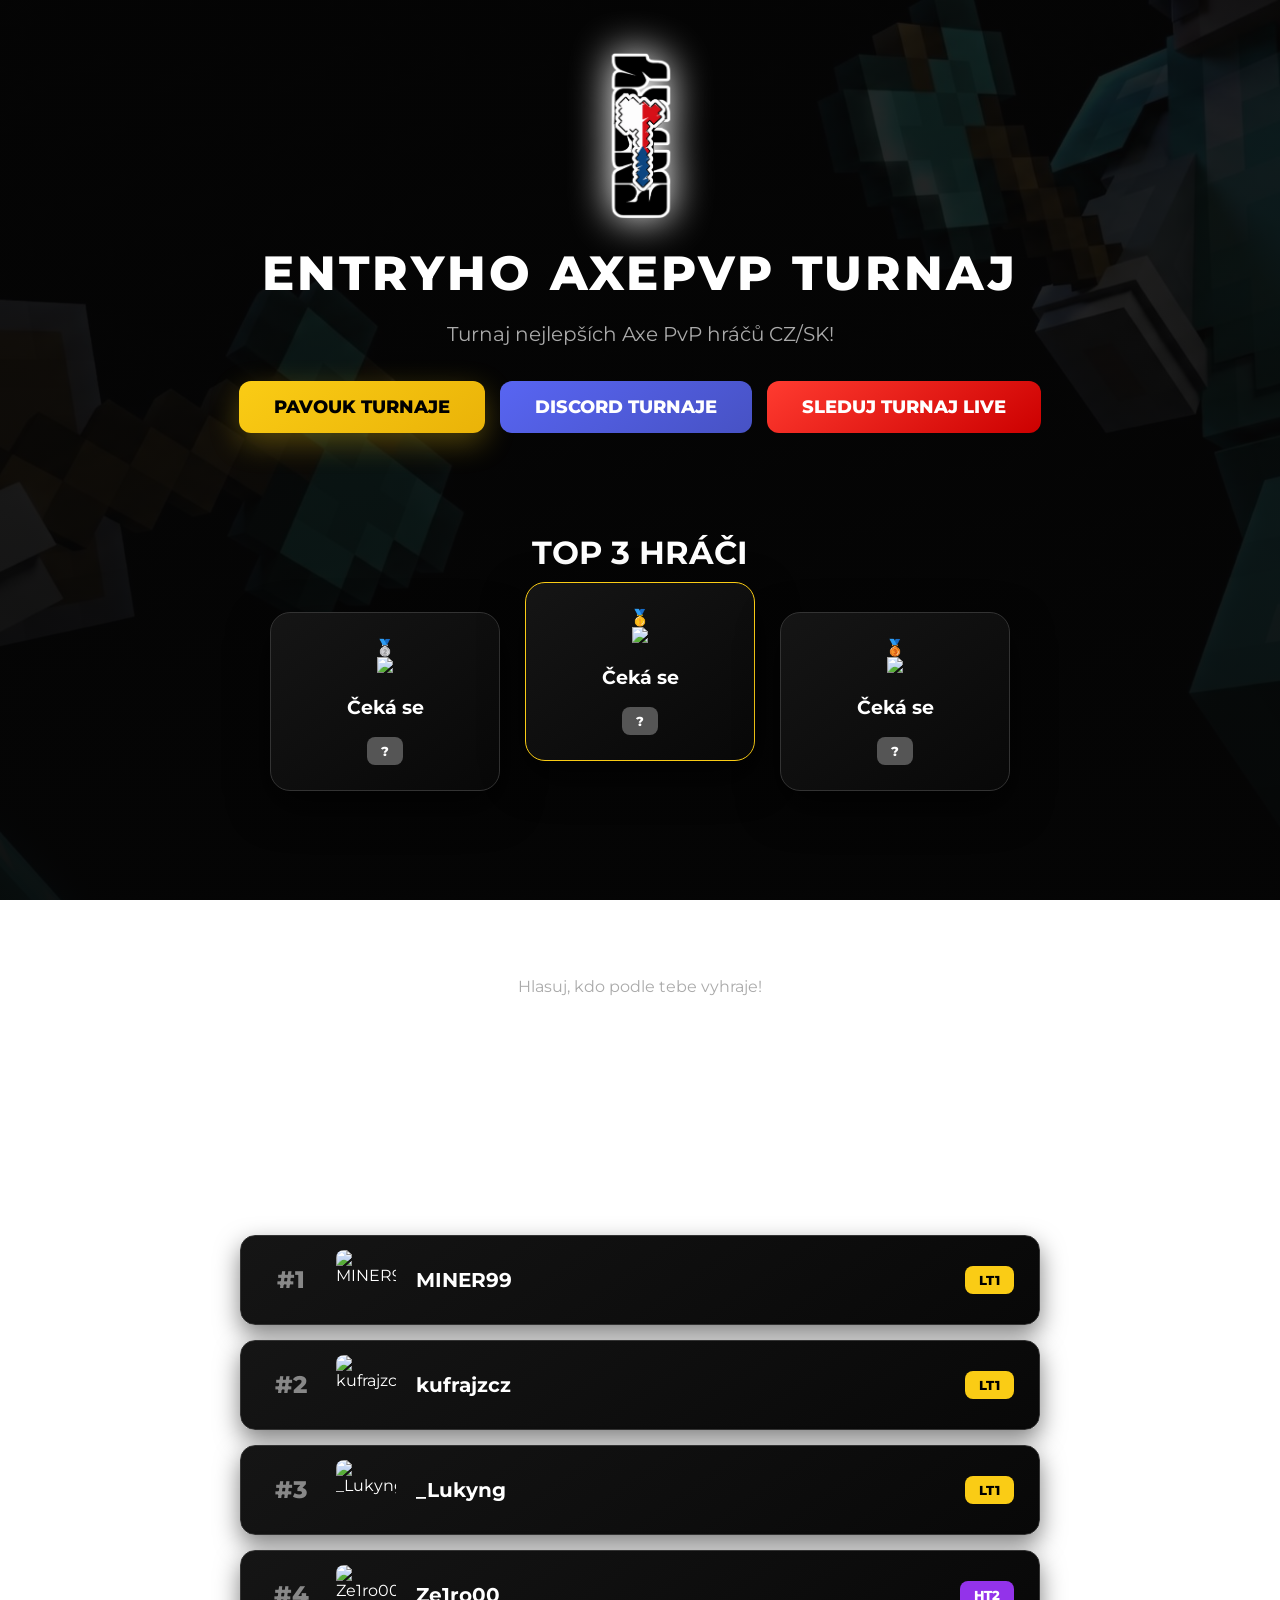
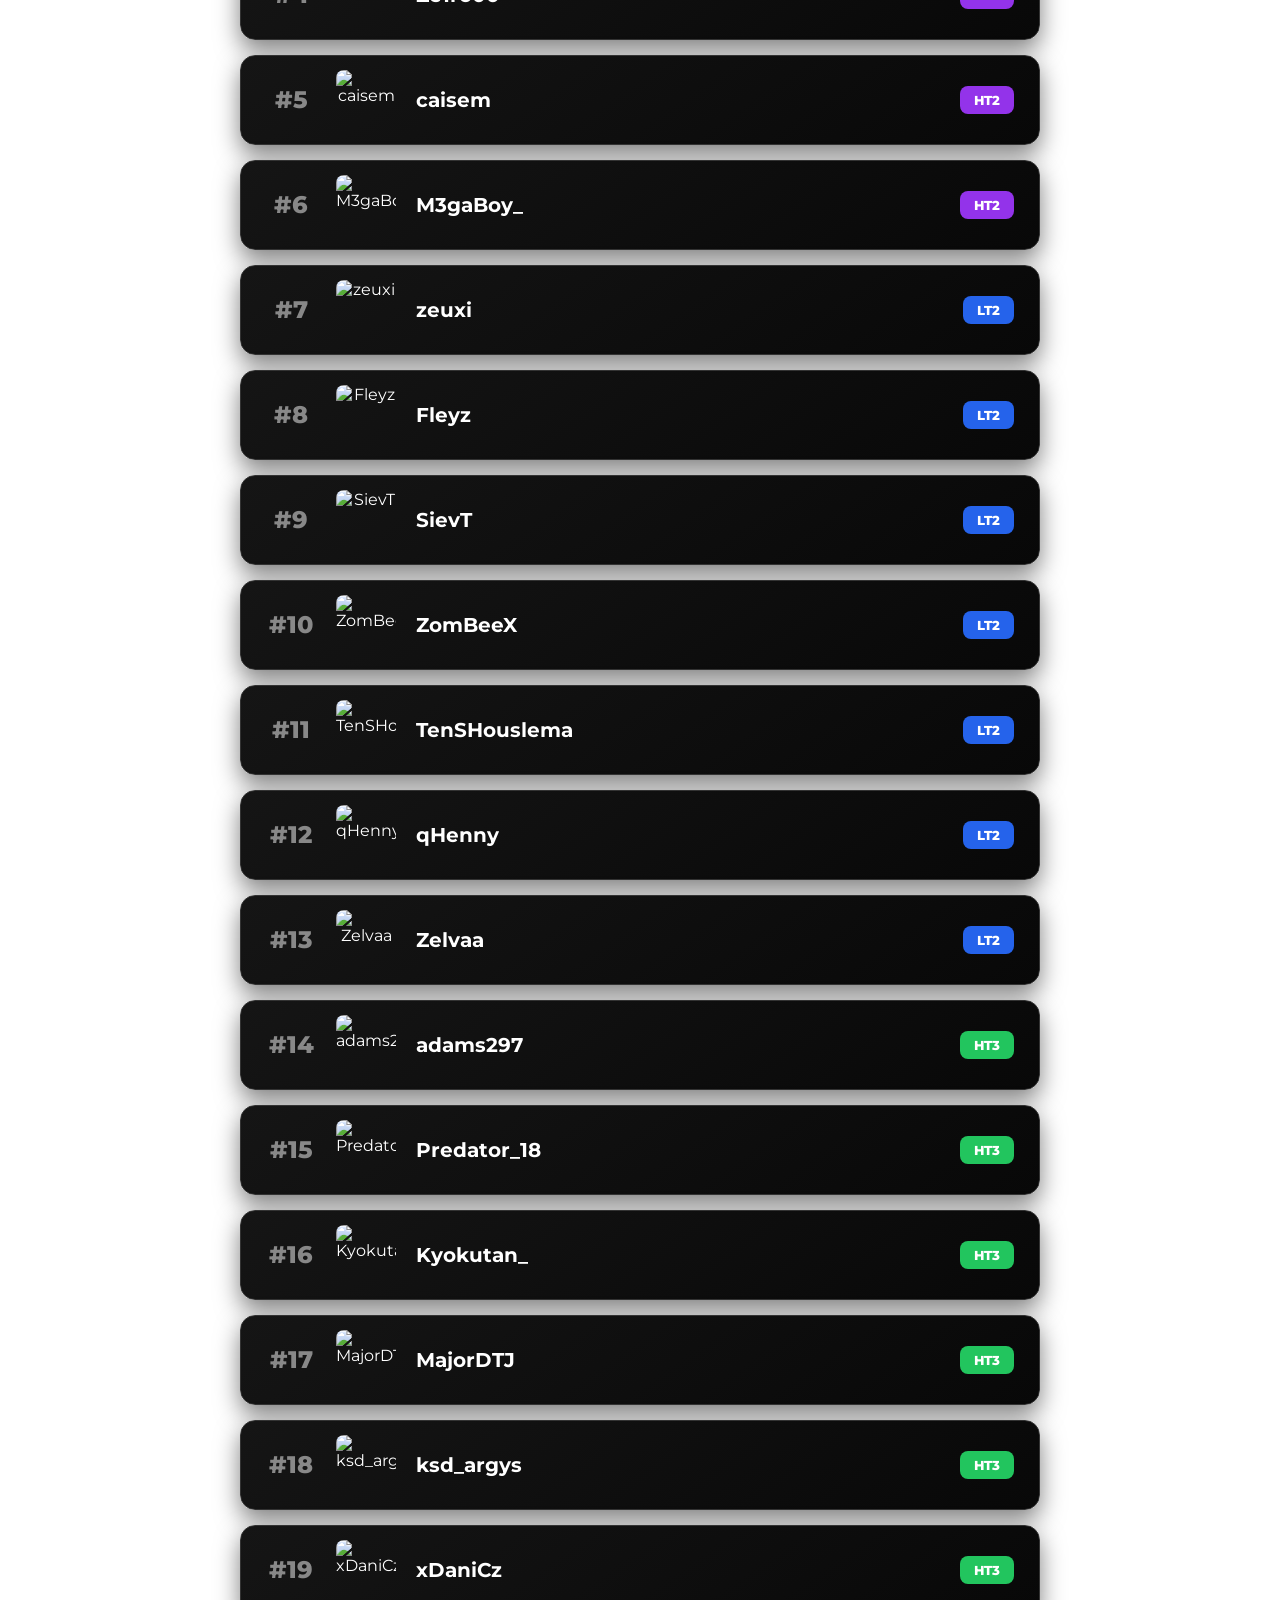
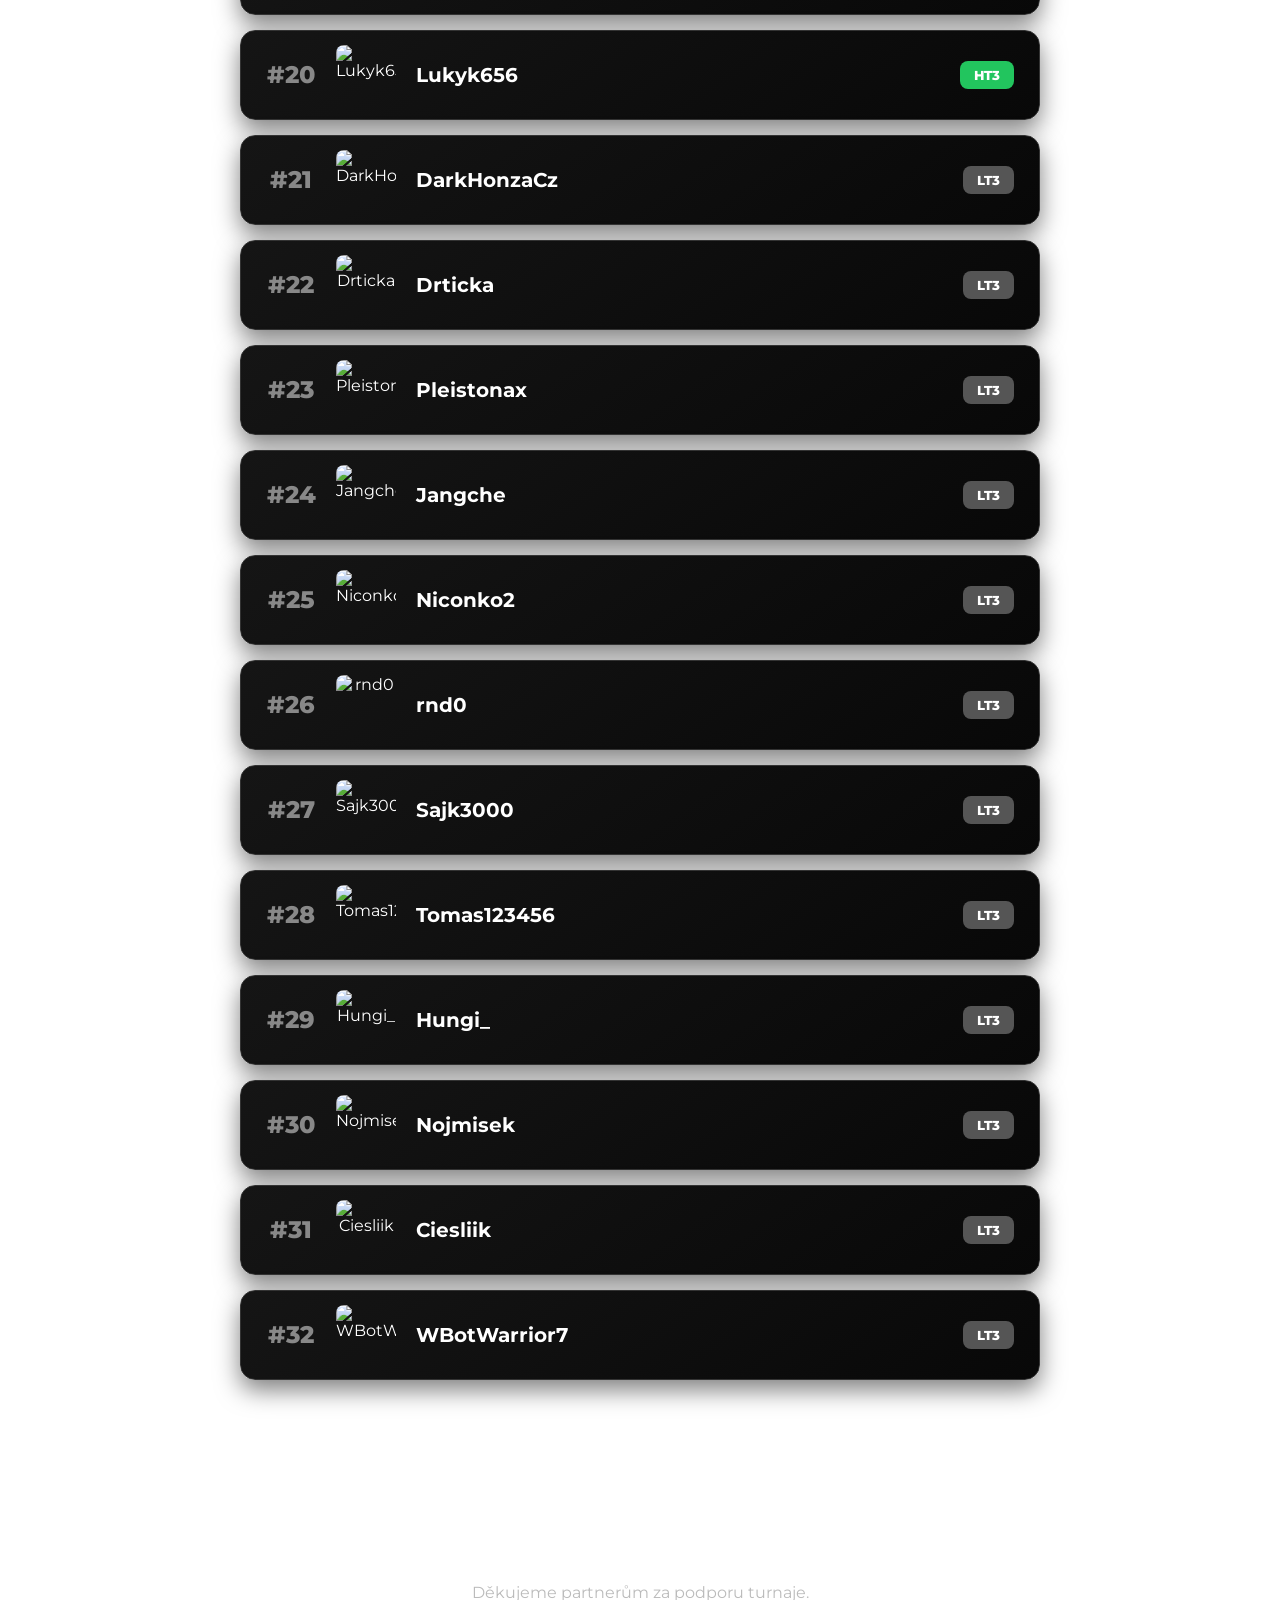
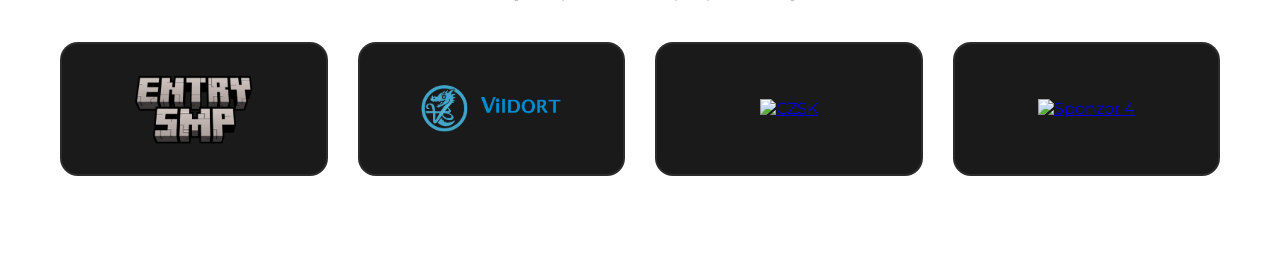
==== commit 7b60152c: "Update sponsor link and image for CZSK" ====
--- a/index.html
+++ b/index.html
@@ -412,8 +412,8 @@
             <img src="./img/sponsors/vildort.png" alt="Vildort">
         </a>
 
-        <a href="#" target="_blank">
-            <img src="./img/sponsors/logo3.png" alt="Sponzor 3">
+        <a href="https://discord.gg/ABWPYznAUy" target="_blank">
+            <img src="./img/sponsors/czsk.png" alt="CZSK">
         </a>
 
         <a href="#" target="_blank">
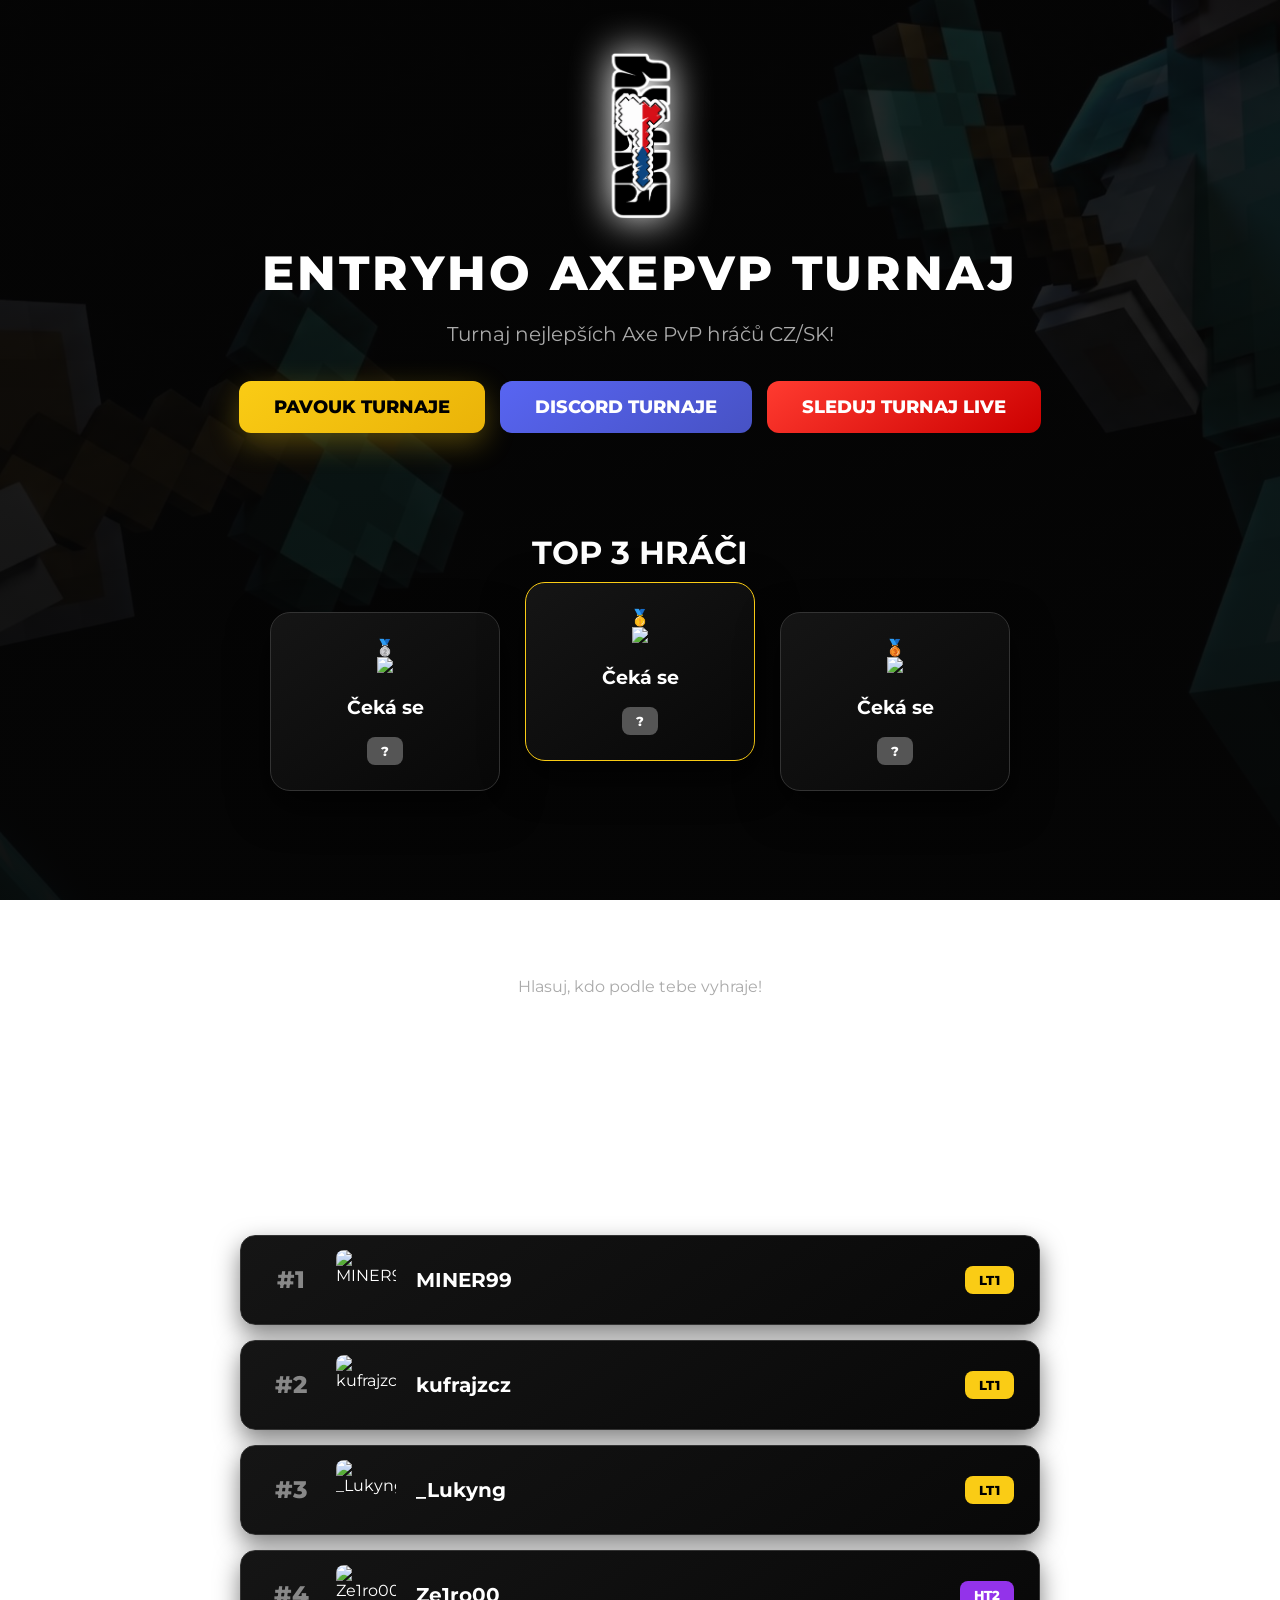
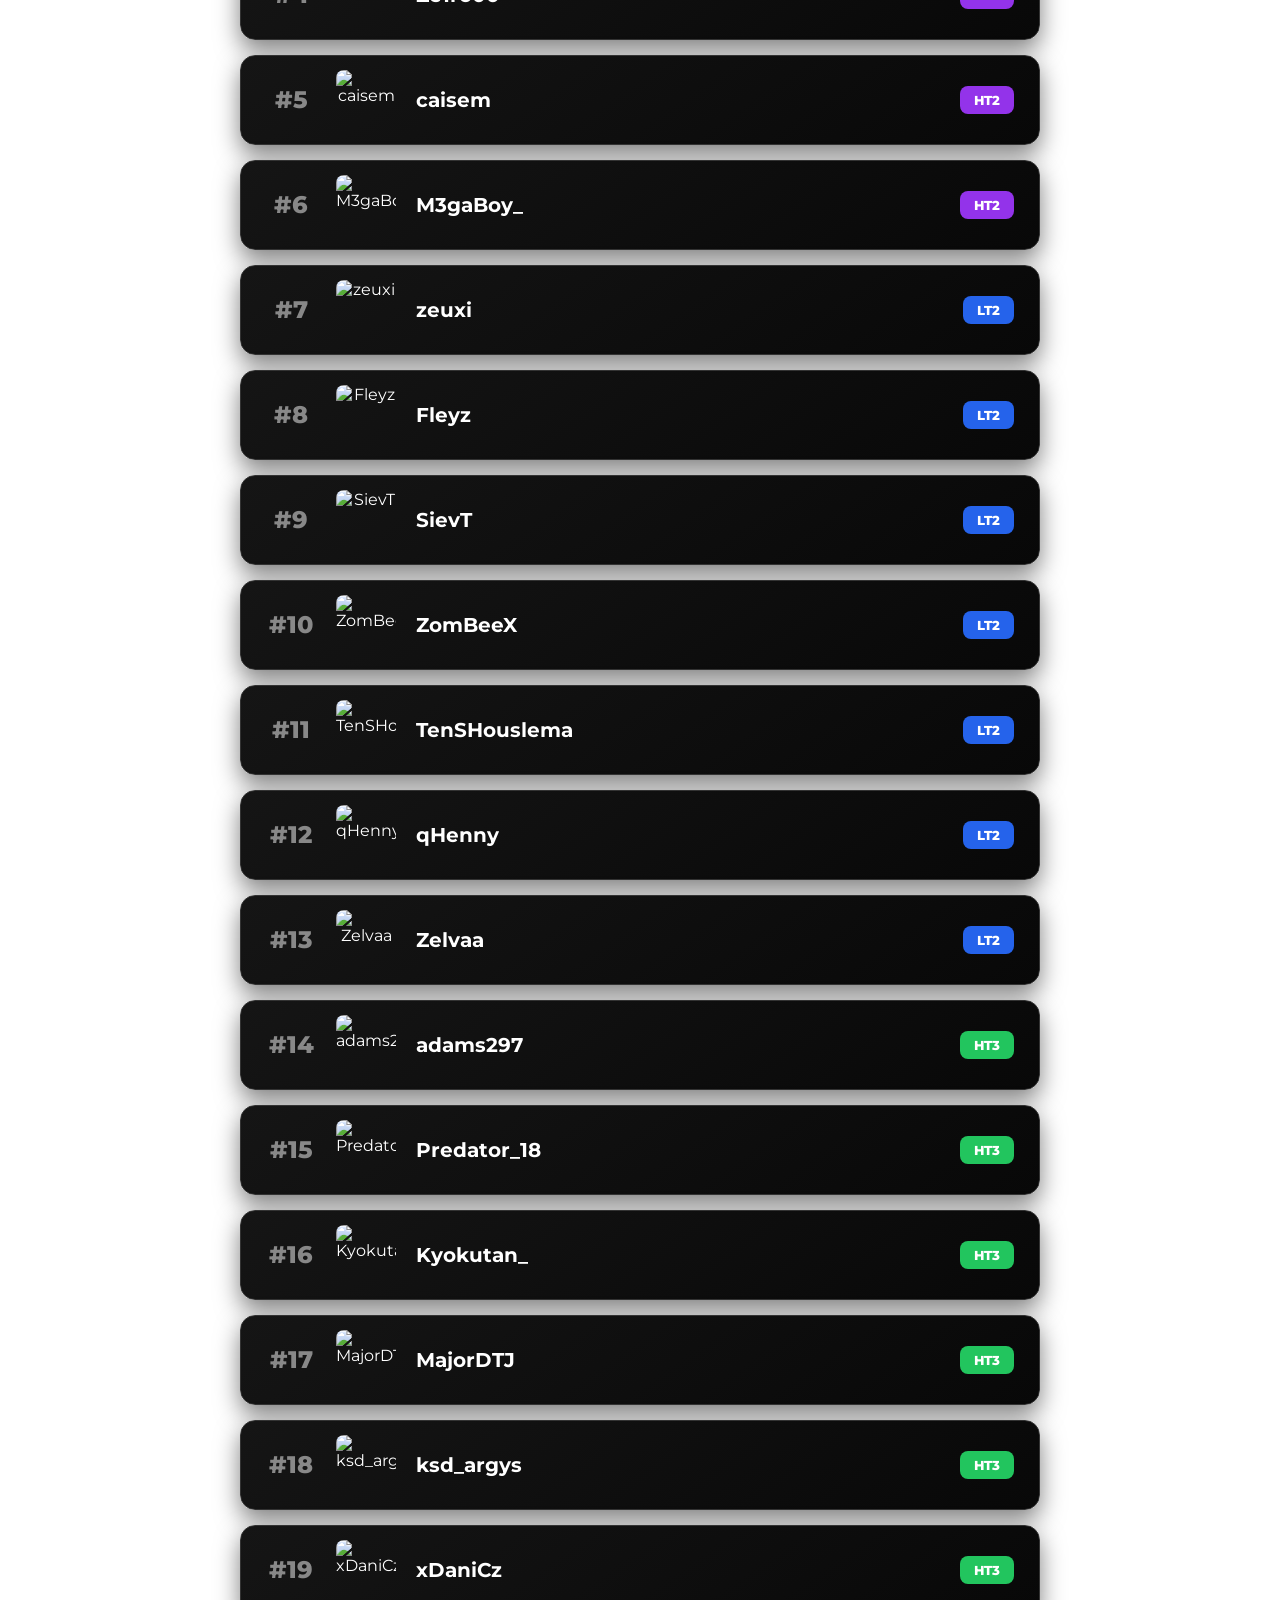
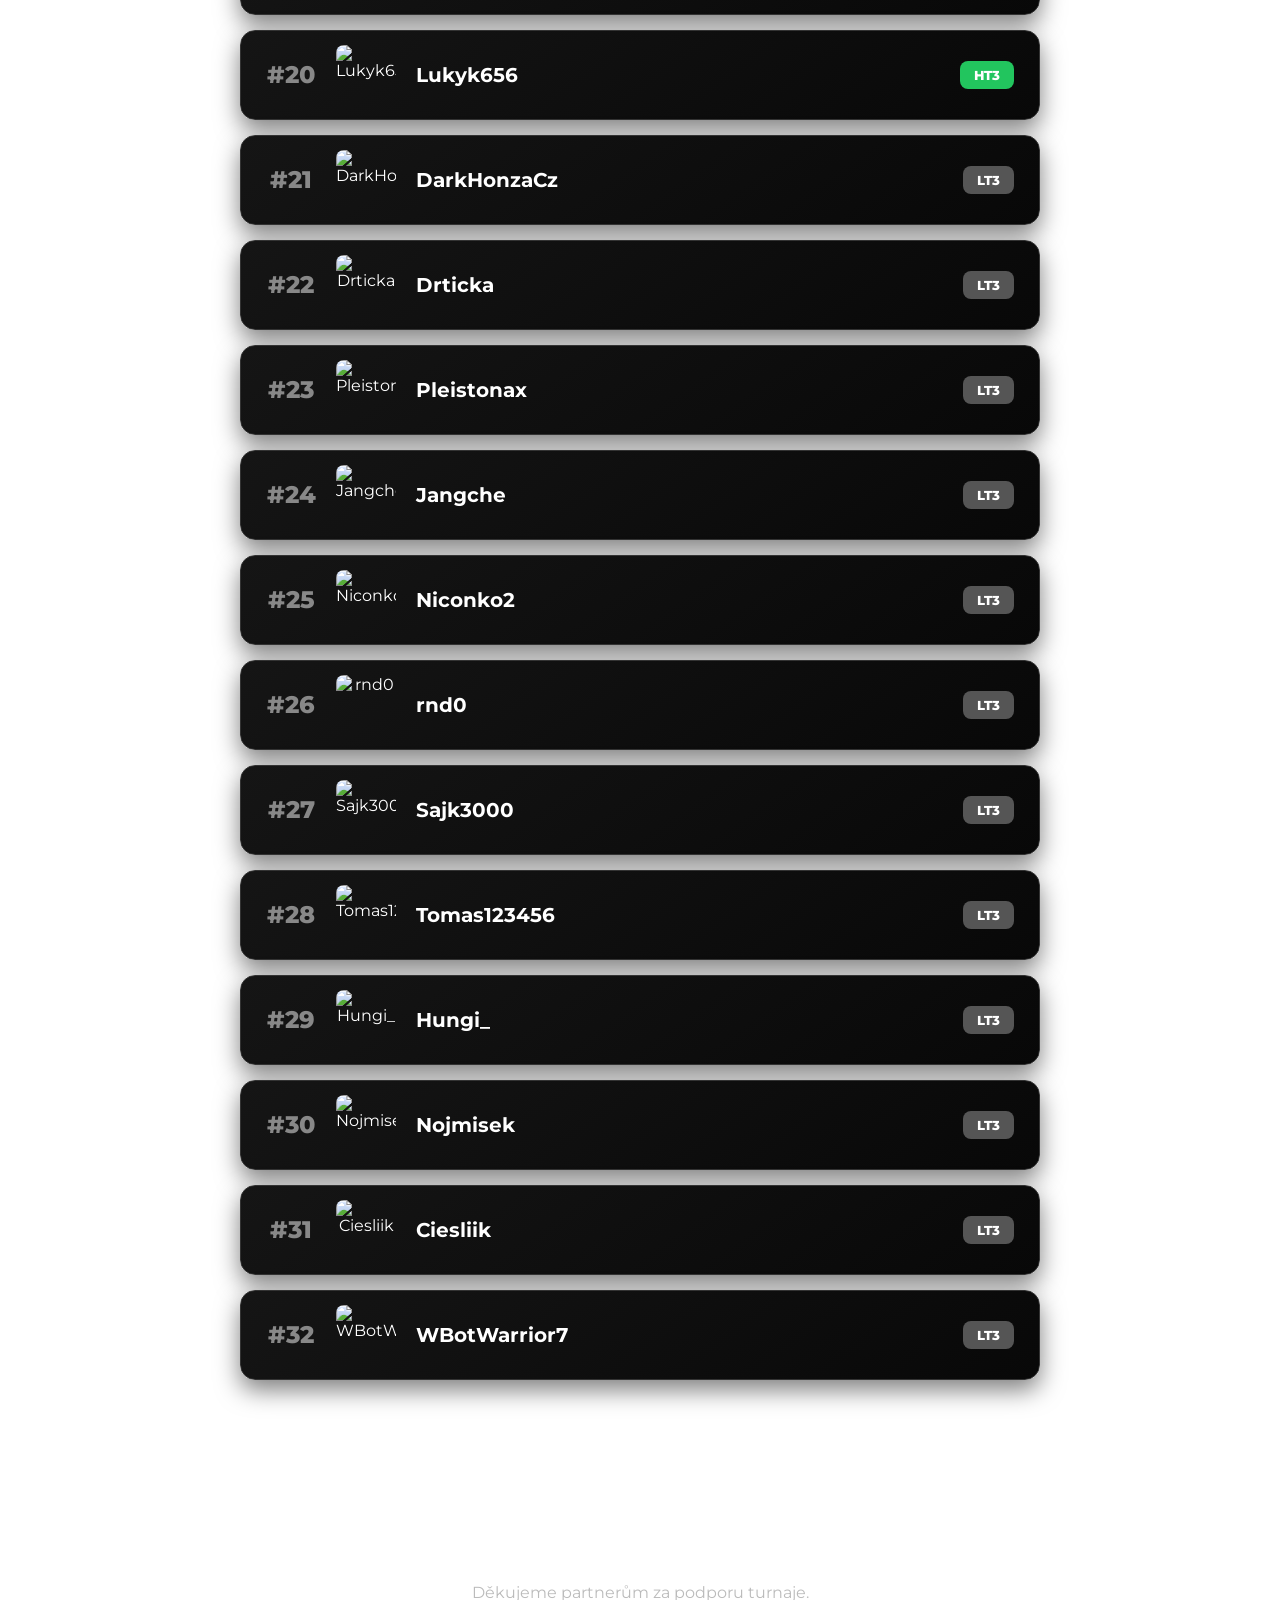
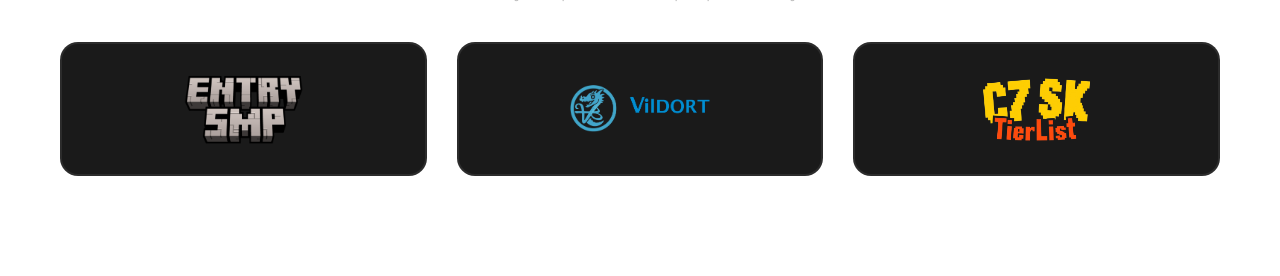
==== commit 46335c9f: "Remove sponsor link and image from index.html Removed a sponsor link and its associated image from t" ====
--- a/index.html
+++ b/index.html
@@ -416,9 +416,7 @@
             <img src="./img/sponsors/czsk.png" alt="CZSK">
         </a>
 
-        <a href="#" target="_blank">
-            <img src="./img/sponsors/logo4.png" alt="Sponzor 4">
-        </a>
+
 
     </div>
 
